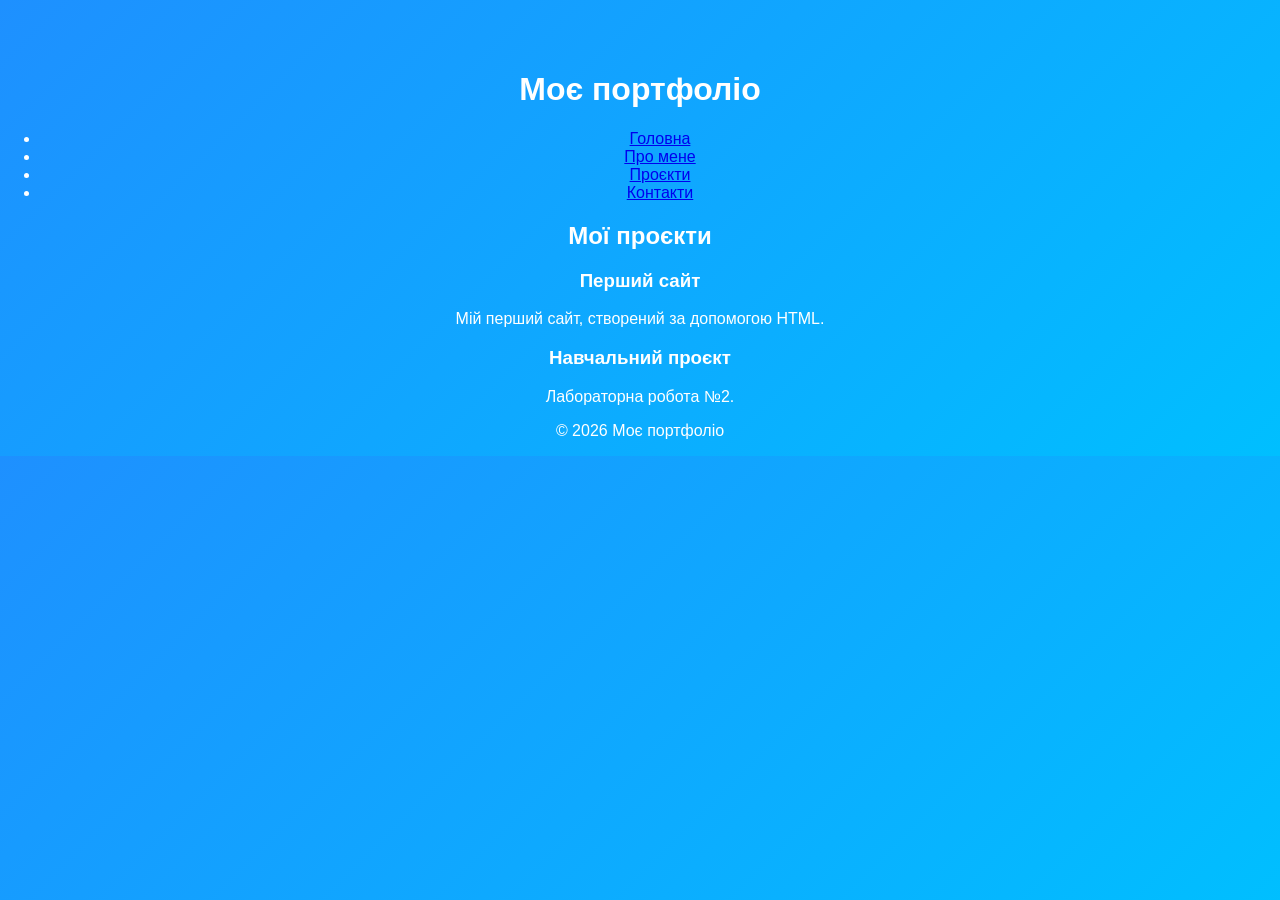
==== index.html @ a698e7a5 "Final lab portfolio version" ====
<!DOCTYPE html>
<html lang="uk">
<head>
    <meta charset="UTF-8">
    <title>Моє портфоліо</title>
    <link rel="stylesheet" href="assets/css/style.css">
</head>
<body>

<header>
    <h1>Моє портфоліо</h1>
    <nav>
        <ul>
            <li><a href="index.html">Головна</a></li>
            <li><a href="about.html">Про мене</a></li>
            <li><a href="projects.html">Проєкти</a></li>
            <li><a href="contacts.html">Контакти</a></li>
        </ul>
    </nav>
</header>

<main>
    <section>
        <h2>Мої проєкти</h2>

        <article>
            <h3>Перший сайт</h3>
            <p>Мій перший сайт, створений за допомогою HTML.</p>
        </article>

        <article>
            <h3>Навчальний проєкт</h3>
            <p>Лабораторна робота №2.</p>
        </article>
    </section>
</main>

<footer>
    <p>© 2026 Моє портфоліо</p>
</footer>

<script src="assets/js/script.js"></script>
</body>
</html>
---- assets/css/style.css ----
body {
  margin: 0;
  font-family: Arial, sans-serif;
  background: linear-gradient(135deg, #1e90ff, #00bfff);
  color: white;
  text-align: center;
  padding-top: 50px;
}
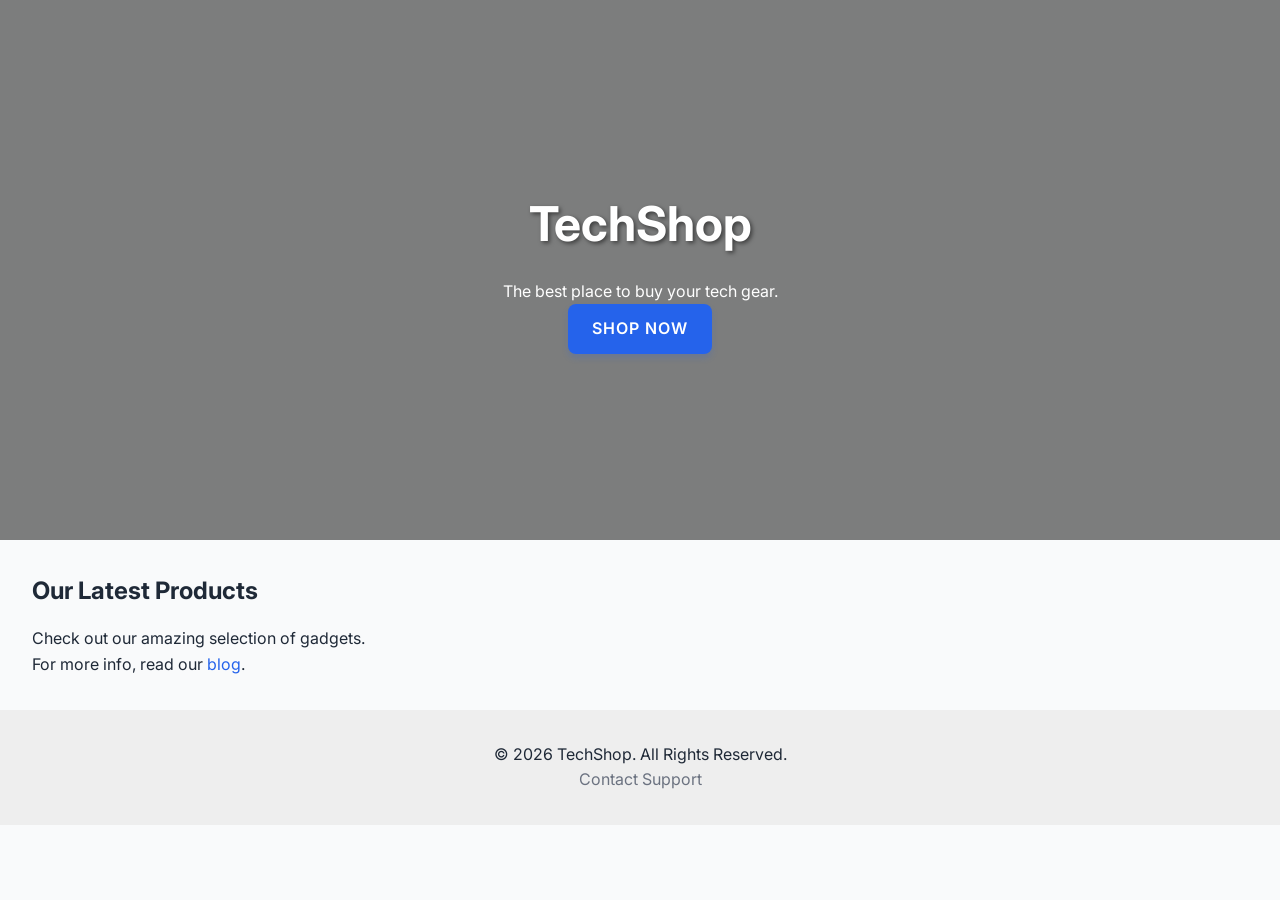
==== commit abe7d4a9: "Add typography and basic colors using CSS variables" ====
--- a/index.html
+++ b/index.html
@@ -1,44 +1,33 @@
 <!DOCTYPE html>
-<html lang="uk">
+<html lang="en">
 <head>
-    <meta charset="UTF-8">
-    <title>Моє портфоліо</title>
-    <link rel="stylesheet" href="assets/css/style.css">
+  <meta charset="UTF-8">
+  <title>TechShop - Landing Page</title>
+  
+  <!-- Google Fonts: Inter -->
+  <link rel="preconnect" href="https://fonts.googleapis.com">
+  <link rel="preconnect" href="https://fonts.gstatic.com" crossorigin>
+  <link href="https://fonts.googleapis.com/css2?family=Inter:wght@400;600;700&display=swap" rel="stylesheet">
+  
+  <link rel="stylesheet" href="assets/css/normalize.css">
+  <link rel="stylesheet" href="assets/css/style.css">
 </head>
 <body>
+  <section class="hero">
+    <h1>TechShop</h1>
+    <p>The best place to buy your tech gear.</p>
+    <a href="#" class="btn">Shop Now</a>
+  </section>
 
-<header>
-    <h1>Моє портфоліо</h1>
-    <nav>
-        <ul>
-            <li><a href="index.html">Головна</a></li>
-            <li><a href="about.html">Про мене</a></li>
-            <li><a href="projects.html">Проєкти</a></li>
-            <li><a href="contacts.html">Контакти</a></li>
-        </ul>
-    </nav>
-</header>
+  <main style="padding: 2rem;">
+    <h2>Our Latest Products</h2>
+    <p>Check out our amazing selection of gadgets.</p>
+    <p>For more info, read our <a href="#">blog</a>.</p>
+  </main>
 
-<main>
-    <section>
-        <h2>Мої проєкти</h2>
-
-        <article>
-            <h3>Перший сайт</h3>
-            <p>Мій перший сайт, створений за допомогою HTML.</p>
-        </article>
-
-        <article>
-            <h3>Навчальний проєкт</h3>
-            <p>Лабораторна робота №2.</p>
-        </article>
-    </section>
-</main>
-
-<footer>
-    <p>© 2026 Моє портфоліо</p>
-</footer>
-
-<script src="assets/js/script.js"></script>
+  <footer class="footer" style="padding: 2rem; background: #eee; text-align: center;">
+    <p>&copy; 2026 TechShop. All Rights Reserved.</p>
+    <p><a href="#">Contact Support</a></p>
+  </footer>
 </body>
 </html>
--- a/assets/css/style.css
+++ b/assets/css/style.css
@@ -1,9 +1,80 @@
+/* Скидання відступів та рамок для всіх елементів */
+* {
+  margin: 0;
+  padding: 0;
+  box-sizing: border-box; /* Розміри елемента включають внутрішні відступи та рамки */
+}
+
+/* Глобальні змінні проєкту (Палітра TechShop) */
+:root {
+  --primary-color: #2563eb; /* Ваш фірмовий синій */
+  --primary-hover: #1d4ed8; /* Колір при наведенні */
+  --accent-color: #f59e0b;  /* Акцентний помаранчевий */
+  --text-dark: #1f2937;     /* Основний текст */
+  --text-light: #6b7280;    /* Другорядний текст */
+  --bg-color: #f9fafb;      /* Фон сторінки */
+  --font-main: "Inter", sans-serif;
+}
 
 body {
-  margin: 0;
-  font-family: Arial, sans-serif;
-  background: linear-gradient(135deg, #1e90ff, #00bfff);
+  font-family: var(--font-main);
+  background-color: var(--bg-color);
+  color: var(--text-dark);
+  line-height: 1.6; /* Покращує читабельність тексту */
+  font-size: 16px;
+}
+
+h1, h2, h3 {
+  font-weight: 700;
+  margin-bottom: 1rem;
+}
+
+a {
+  text-decoration: none;
+  color: var(--primary-color);
+}
+
+a:hover {
+  color: var(--primary-hover);
+}
+
+.footer a {
+  color: var(--text-light); /* Посилання лише у футері будуть сірими */
+}
+
+.btn {
+  display: inline-block;
+  padding: 12px 24px;
+  background-color: var(--primary-color);
   color: white;
+  border-radius: 8px;
+  font-weight: 600;
+  text-transform: uppercase; /* Текст великими літерами */
+  letter-spacing: 1px;       /* Розрідження літер */
+  transition: all 0.3s ease;
+  box-shadow: 0 4px 6px rgba(37, 99, 235, 0.2); /* Ніжна синя тінь */
+}
+
+.btn:hover {
+  background-color: var(--primary-hover);
+  transform: translateY(-2px); /* Кнопка ніби піднімається */
+  box-shadow: 0 6px 12px rgba(37, 99, 235, 0.3);
+}
+
+.hero {
+  height: 60vh; /* 60% висоти екрану */
+  background-image: linear-gradient(rgba(0,0,0,0.5), rgba(0,0,0,0.5)), url('https://images.unsplash.com/photo-1498050108023-c5249f4df085?ixlib=rb-4.0.3&auto=format&fit=crop&w=1920&q=80');
+  background-size: cover;
+  background-position: center;
+  display: flex;
+  flex-direction: column;
+  justify-content: center;
+  align-items: center;
   text-align: center;
-  padding-top: 50px;
+  color: white;
 }
+
+.hero h1 {
+  font-size: 3rem;
+  text-shadow: 2px 2px 4px rgba(0,0,0,0.5);
+}
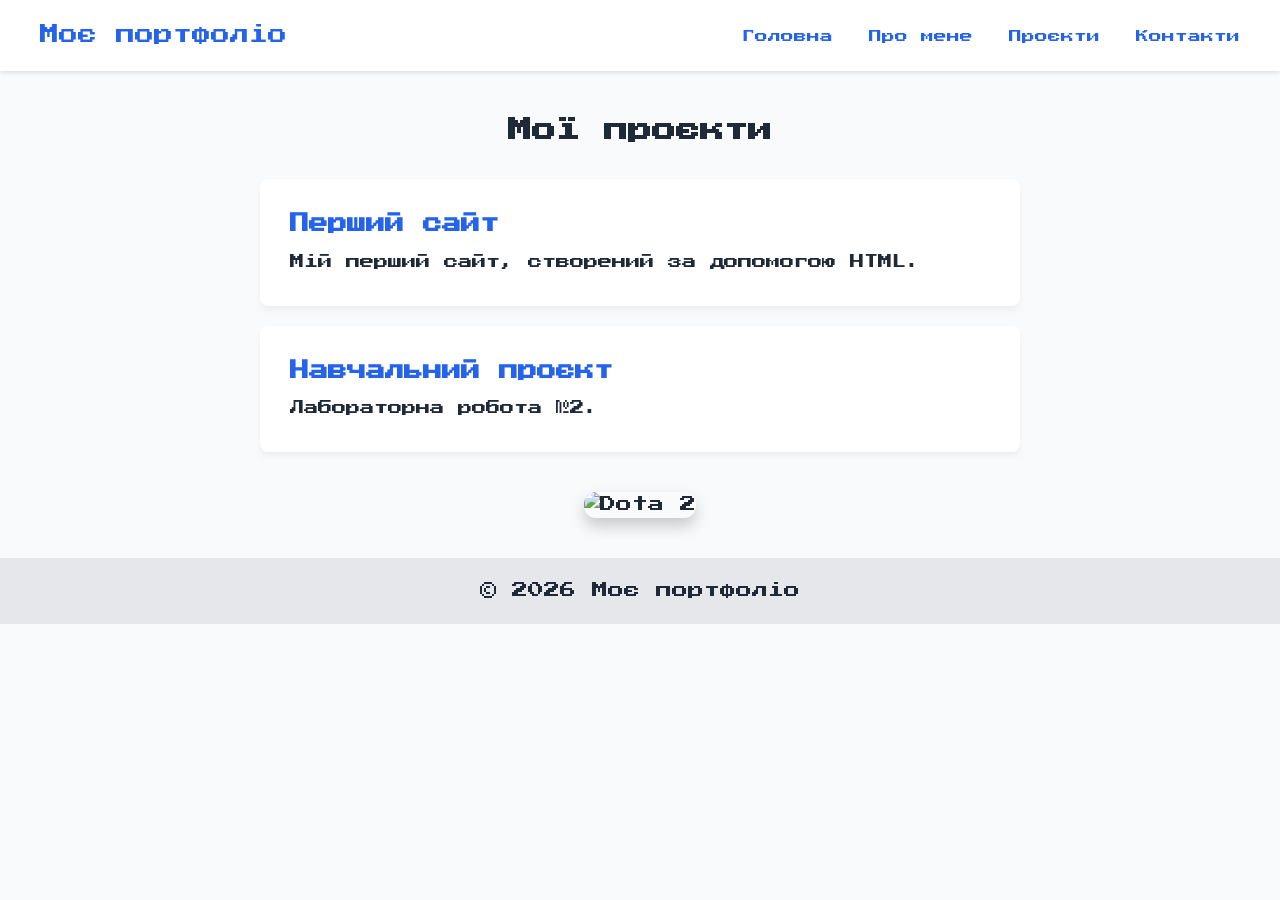
==== commit bcd0337d: "Lb3" ====
--- a/index.html
+++ b/index.html
@@ -1,33 +1,49 @@
 <!DOCTYPE html>
 <html lang="en">
+
 <head>
   <meta charset="UTF-8">
-  <title>TechShop - Landing Page</title>
-  
-  <!-- Google Fonts: Inter -->
+  <title>My Landing Page</title>
   <link rel="preconnect" href="https://fonts.googleapis.com">
   <link rel="preconnect" href="https://fonts.gstatic.com" crossorigin>
-  <link href="https://fonts.googleapis.com/css2?family=Inter:wght@400;600;700&display=swap" rel="stylesheet">
-  
-  <link rel="stylesheet" href="assets/css/normalize.css">
+  <link href="https://fonts.googleapis.com/css2?family=Press+Start+2P&display=swap" rel="stylesheet">
   <link rel="stylesheet" href="assets/css/style.css">
 </head>
+
 <body>
-  <section class="hero">
-    <h1>TechShop</h1>
-    <p>The best place to buy your tech gear.</p>
-    <a href="#" class="btn">Shop Now</a>
-  </section>
+  <header class="header">
+    <div class="logo">Моє портфоліо</div>
+    <nav class="nav">
+      <a href="#home">Головна</a>
+      <a href="#about">Про мене</a>
+      <a href="#projects">Проєкти</a>
+      <a href="#contact">Контакти</a>
+    </nav>
+  </header>
 
-  <main style="padding: 2rem;">
-    <h2>Our Latest Products</h2>
-    <p>Check out our amazing selection of gadgets.</p>
-    <p>For more info, read our <a href="#">blog</a>.</p>
+  <main class="main-content">
+    <section class="projects-section">
+      <h2>Мої проєкти</h2>
+      
+      <div class="project-card">
+        <h3>Перший сайт</h3>
+        <p>Мій перший сайт, створений за допомогою HTML.</p>
+      </div>
+
+      <div class="project-card">
+        <h3>Навчальний проєкт</h3>
+        <p>Лабораторна робота №2.</p>
+      </div>
+    </section>
+
+    <section class="image-section">
+      <img src="https://shared.fastly.steamstatic.com/store_item_assets/steam/apps/570/capsule_616x353.jpg" alt="Dota 2" class="dota-img">
+    </section>
   </main>
 
-  <footer class="footer" style="padding: 2rem; background: #eee; text-align: center;">
-    <p>&copy; 2026 TechShop. All Rights Reserved.</p>
-    <p><a href="#">Contact Support</a></p>
+  <footer class="footer">
+    <p>© 2026 Моє портфоліо</p>
   </footer>
 </body>
-</html>
+
+</html>
--- a/assets/css/style.css
+++ b/assets/css/style.css
@@ -1,30 +1,38 @@
-/* Скидання відступів та рамок для всіх елементів */
 * {
   margin: 0;
   padding: 0;
-  box-sizing: border-box; /* Розміри елемента включають внутрішні відступи та рамки */
+  box-sizing: border-box;
+
 }
 
-/* Глобальні змінні проєкту (Палітра TechShop) */
 :root {
-  --primary-color: #2563eb; /* Ваш фірмовий синій */
-  --primary-hover: #1d4ed8; /* Колір при наведенні */
-  --accent-color: #f59e0b;  /* Акцентний помаранчевий */
-  --text-dark: #1f2937;     /* Основний текст */
-  --text-light: #6b7280;    /* Другорядний текст */
-  --bg-color: #f9fafb;      /* Фон сторінки */
-  --font-main: "Inter", sans-serif;
+  --primary-color: #2563eb;
+
+  --primary-hover: #1d4ed8;
+
+  --accent-color: #f59e0b;
+
+  --text-dark: #1f2937;
+
+  --text-light: #6b7280;
+
+  --bg-color: #f9fafb;
+
+  --font-main: "Press Start 2P", system-ui;
 }
 
 body {
   font-family: var(--font-main);
   background-color: var(--bg-color);
   color: var(--text-dark);
-  line-height: 1.6; /* Покращує читабельність тексту */
+  line-height: 1.6;
+
   font-size: 16px;
 }
 
-h1, h2, h3 {
+h1,
+h2,
+h3 {
   font-weight: 700;
   margin-bottom: 1rem;
 }
@@ -39,42 +47,76 @@
 }
 
 .footer a {
-  color: var(--text-light); /* Посилання лише у футері будуть сірими */
+  color: var(--text-light);
+
 }
 
-.btn {
-  display: inline-block;
-  padding: 12px 24px;
-  background-color: var(--primary-color);
-  color: white;
-  border-radius: 8px;
-  font-weight: 600;
-  text-transform: uppercase; /* Текст великими літерами */
-  letter-spacing: 1px;       /* Розрідження літер */
-  transition: all 0.3s ease;
-  box-shadow: 0 4px 6px rgba(37, 99, 235, 0.2); /* Ніжна синя тінь */
+.footer {
+  text-align: center;
+  padding: 20px;
+  background-color: #e5e7eb;
 }
 
-.btn:hover {
-  background-color: var(--primary-hover);
-  transform: translateY(-2px); /* Кнопка ніби піднімається */
-  box-shadow: 0 6px 12px rgba(37, 99, 235, 0.3);
+.header {
+  display: flex;
+  justify-content: space-between;
+  align-items: center;
+  padding: 20px 40px;
+  background-color: white;
+  box-shadow: 0 2px 4px rgba(0, 0, 0, 0.1);
 }
 
-.hero {
-  height: 60vh; /* 60% висоти екрану */
-  background-image: linear-gradient(rgba(0,0,0,0.5), rgba(0,0,0,0.5)), url('https://images.unsplash.com/photo-1498050108023-c5249f4df085?ixlib=rb-4.0.3&auto=format&fit=crop&w=1920&q=80');
-  background-size: cover;
-  background-position: center;
-  display: flex;
-  flex-direction: column;
-  justify-content: center;
-  align-items: center;
-  text-align: center;
-  color: white;
+.logo {
+  font-size: 1.2rem;
+  color: var(--primary-color);
 }
 
-.hero h1 {
-  font-size: 3rem;
-  text-shadow: 2px 2px 4px rgba(0,0,0,0.5);
+.nav a {
+  margin-left: 20px;
+  font-size: 0.8rem;
 }
+
+.main-content {
+  padding: 40px 20px;
+  max-width: 800px;
+  margin: 0 auto;
+}
+
+.projects-section {
+  margin-bottom: 40px;
+}
+
+.projects-section h2 {
+  font-size: 1.5rem;
+  margin-bottom: 30px;
+  text-align: center;
+}
+
+.project-card {
+  background: white;
+  padding: 30px;
+  margin-bottom: 20px;
+  border-radius: 8px;
+  box-shadow: 0 4px 6px rgba(0, 0, 0, 0.05);
+}
+
+.project-card h3 {
+  color: var(--primary-color);
+  font-size: 1.2rem;
+  margin-bottom: 10px;
+}
+
+.project-card p {
+  font-size: 0.9rem;
+  line-height: 1.8;
+}
+
+.image-section {
+  text-align: center;
+}
+
+.dota-img {
+  max-width: 100%;
+  border-radius: 12px;
+  box-shadow: 0 8px 16px rgba(0, 0, 0, 0.2);
+}
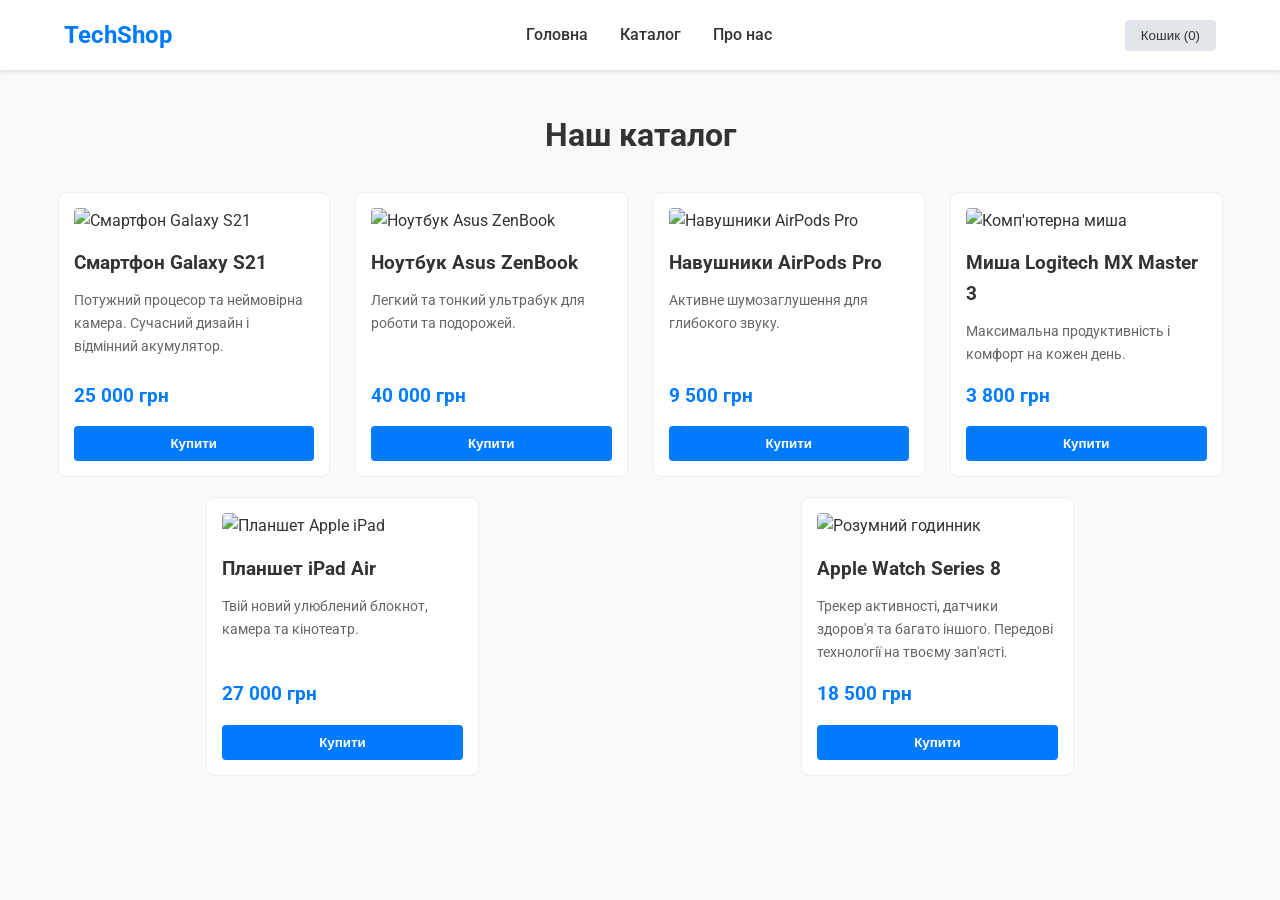
==== commit 7704df74: "Lab 4: Accomplish header and grid layout using Flexbox" ====
--- a/index.html
+++ b/index.html
@@ -1,49 +1,90 @@
 <!DOCTYPE html>
-<html lang="en">
-
+<html lang="uk">
 <head>
   <meta charset="UTF-8">
-  <title>My Landing Page</title>
+  <meta name="viewport" content="width=device-width, initial-scale=1.0">
+  <title>TechShop - Магазин техніки</title>
+  <link rel="stylesheet" href="style.css">
   <link rel="preconnect" href="https://fonts.googleapis.com">
   <link rel="preconnect" href="https://fonts.gstatic.com" crossorigin>
-  <link href="https://fonts.googleapis.com/css2?family=Press+Start+2P&display=swap" rel="stylesheet">
-  <link rel="stylesheet" href="assets/css/style.css">
+  <link href="https://fonts.googleapis.com/css2?family=Roboto:wght@400;500;700&display=swap" rel="stylesheet">
 </head>
+<body>
 
-<body>
   <header class="header">
-    <div class="logo">Моє портфоліо</div>
-    <nav class="nav">
-      <a href="#home">Головна</a>
-      <a href="#about">Про мене</a>
-      <a href="#projects">Проєкти</a>
-      <a href="#contact">Контакти</a>
+    <div class="logo">TechShop</div>
+         
+    <nav class="main-nav">
+      <ul class="nav-list">
+        <li><a href="#">Головна</a></li>
+        <li><a href="#">Каталог</a></li>
+        <li><a href="#">Про нас</a></li>
+      </ul>
     </nav>
+  
+    <div class="user-actions">
+      <button class="btn btn-cart">Кошик (0)</button>
+    </div>
   </header>
 
-  <main class="main-content">
-    <section class="projects-section">
-      <h2>Мої проєкти</h2>
-      
-      <div class="project-card">
-        <h3>Перший сайт</h3>
-        <p>Мій перший сайт, створений за допомогою HTML.</p>
+  <main>
+    <section class="catalog-section">
+      <div class="container">
+        <h2>Наш каталог</h2>
+        <div class="products-grid">
+          
+          <div class="product-card">
+            <img src="https://via.placeholder.com/250x150" alt="Смартфон Galaxy S21" class="product-img">
+            <h3 class="product-title">Смартфон Galaxy S21</h3>
+            <p class="product-desc">Потужний процесор та неймовірна камера. Сучасний дизайн і відмінний акумулятор.</p>
+            <span class="product-price">25 000 грн</span>
+            <button class="btn-buy">Купити</button>
+          </div>
+
+          <div class="product-card">
+            <img src="https://via.placeholder.com/250x150" alt="Ноутбук Asus ZenBook" class="product-img">
+            <h3 class="product-title">Ноутбук Asus ZenBook</h3>
+            <p class="product-desc">Легкий та тонкий ультрабук для роботи та подорожей.</p>
+            <span class="product-price">40 000 грн</span>
+            <button class="btn-buy">Купити</button>
+          </div>
+
+          <div class="product-card">
+            <img src="https://via.placeholder.com/250x150" alt="Навушники AirPods Pro" class="product-img">
+            <h3 class="product-title">Навушники AirPods Pro</h3>
+            <p class="product-desc">Активне шумозаглушення для глибокого звуку.</p>
+            <span class="product-price">9 500 грн</span>
+            <button class="btn-buy">Купити</button>
+          </div>
+
+          <div class="product-card">
+            <img src="https://via.placeholder.com/250x150" alt="Комп'ютерна миша" class="product-img">
+            <h3 class="product-title">Миша Logitech MX Master 3</h3>
+            <p class="product-desc">Максимальна продуктивність і комфорт на кожен день.</p>
+            <span class="product-price">3 800 грн</span>
+            <button class="btn-buy">Купити</button>
+          </div>
+
+          <div class="product-card">
+            <img src="https://via.placeholder.com/250x150" alt="Планшет Apple iPad" class="product-img">
+            <h3 class="product-title">Планшет iPad Air</h3>
+            <p class="product-desc">Твій новий улюблений блокнот, камера та кінотеатр.</p>
+            <span class="product-price">27 000 грн</span>
+            <button class="btn-buy">Купити</button>
+          </div>
+
+          <div class="product-card">
+            <img src="https://via.placeholder.com/250x150" alt="Розумний годинник" class="product-img">
+            <h3 class="product-title">Apple Watch Series 8</h3>
+            <p class="product-desc">Трекер активності, датчики здоров'я та багато іншого. Передові технології на твоєму зап'ясті.</p>
+            <span class="product-price">18 500 грн</span>
+            <button class="btn-buy">Купити</button>
+          </div>
+
+        </div>
       </div>
-
-      <div class="project-card">
-        <h3>Навчальний проєкт</h3>
-        <p>Лабораторна робота №2.</p>
-      </div>
-    </section>
-
-    <section class="image-section">
-      <img src="https://shared.fastly.steamstatic.com/store_item_assets/steam/apps/570/capsule_616x353.jpg" alt="Dota 2" class="dota-img">
     </section>
   </main>
 
-  <footer class="footer">
-    <p>© 2026 Моє портфоліо</p>
-  </footer>
 </body>
-
-</html>+</html>
--- a/style.css
+++ b/style.css
@@ -0,0 +1,164 @@
+:root {
+  --bg-color: #ffffff;
+  --text-color: #333333;
+  --primary-color: #007bff;
+  --primary-hover: #0056b3;
+}
+
+* {
+  box-sizing: border-box;
+  margin: 0;
+  padding: 0;
+}
+
+body {
+  font-family: 'Roboto', sans-serif;
+  background-color: #f8f9fa;
+  color: var(--text-color);
+  line-height: 1.6;
+}
+
+a {
+  text-decoration: none;
+  color: inherit;
+}
+
+.container {
+  max-width: 1200px;
+  margin: 0 auto;
+  padding: 0 15px;
+}
+
+/* Header Styles */
+.header {
+  display: flex;
+  justify-content: space-between;
+  align-items: center;
+  padding: 1rem 5%;
+  background-color: var(--bg-color);
+  box-shadow: 0 2px 4px rgba(0,0,0,0.1);
+}
+
+.logo {
+  font-size: 1.5rem;
+  font-weight: 700;
+  color: var(--primary-color);
+}
+
+.main-nav {
+  display: flex;
+}
+
+.main-nav ul {
+  display: flex;
+  gap: 2rem;
+  list-style: none;
+}
+
+.main-nav a {
+  font-weight: 500;
+  transition: color 0.3s;
+}
+
+.main-nav a:hover {
+  color: var(--primary-color);
+}
+
+.btn {
+  padding: 0.5rem 1rem;
+  border: none;
+  border-radius: 4px;
+  cursor: pointer;
+  font-weight: 500;
+  transition: background-color 0.3s;
+}
+
+.btn-cart {
+  background-color: #e2e6ea;
+  color: var(--text-color);
+}
+
+.btn-cart:hover {
+  background-color: #dae0e5;
+}
+
+/* Catalog Section */
+.catalog-section {
+  padding: 40px 0;
+}
+
+.catalog-section h2 {
+  text-align: center;
+  margin-bottom: 30px;
+  font-size: 2rem;
+}
+
+/* Products Grid Validation using Flexbox */
+.products-grid {
+  display: flex;
+  flex-wrap: wrap; 
+  gap: 20px;
+  justify-content: space-around;
+}
+
+/* Product Card */
+.product-card {
+  display: flex;
+  flex-direction: column;
+  width: calc(25% - 20px);
+  min-width: 250px;
+  border: 1px solid #eee;
+  padding: 15px;
+  border-radius: 8px;
+  background-color: #fff;
+  transition: transform 0.2s, box-shadow 0.2s;
+}
+
+.product-card:hover {
+  transform: translateY(-5px);
+  box-shadow: 0 4px 8px rgba(0,0,0,0.1);
+}
+
+.product-img {
+  width: 100%;
+  height: auto;
+  border-radius: 4px;
+  margin-bottom: 15px;
+  object-fit: cover;
+}
+
+.product-title {
+  font-size: 1.2rem;
+  margin-bottom: 10px;
+}
+
+.product-desc {
+  font-size: 0.9rem;
+  color: #666;
+  margin-bottom: 15px;
+  flex-grow: 1; /* Allows the description to take available height if needed, but margin-top: auto on button is what really matters */
+}
+
+.product-price {
+  font-size: 1.2rem;
+  font-weight: 700;
+  margin-bottom: 15px;
+  color: var(--primary-color);
+}
+
+.product-card button {
+  margin-top: auto;
+  padding: 10px;
+  background-color: var(--primary-color);
+  color: white;
+  border: none;
+  border-radius: 4px;
+  cursor: pointer;
+  font-weight: bold;
+  transition: background-color 0.3s;
+  width: 100%;
+}
+
+.product-card button:hover {
+  background-color: var(--primary-hover);
+}
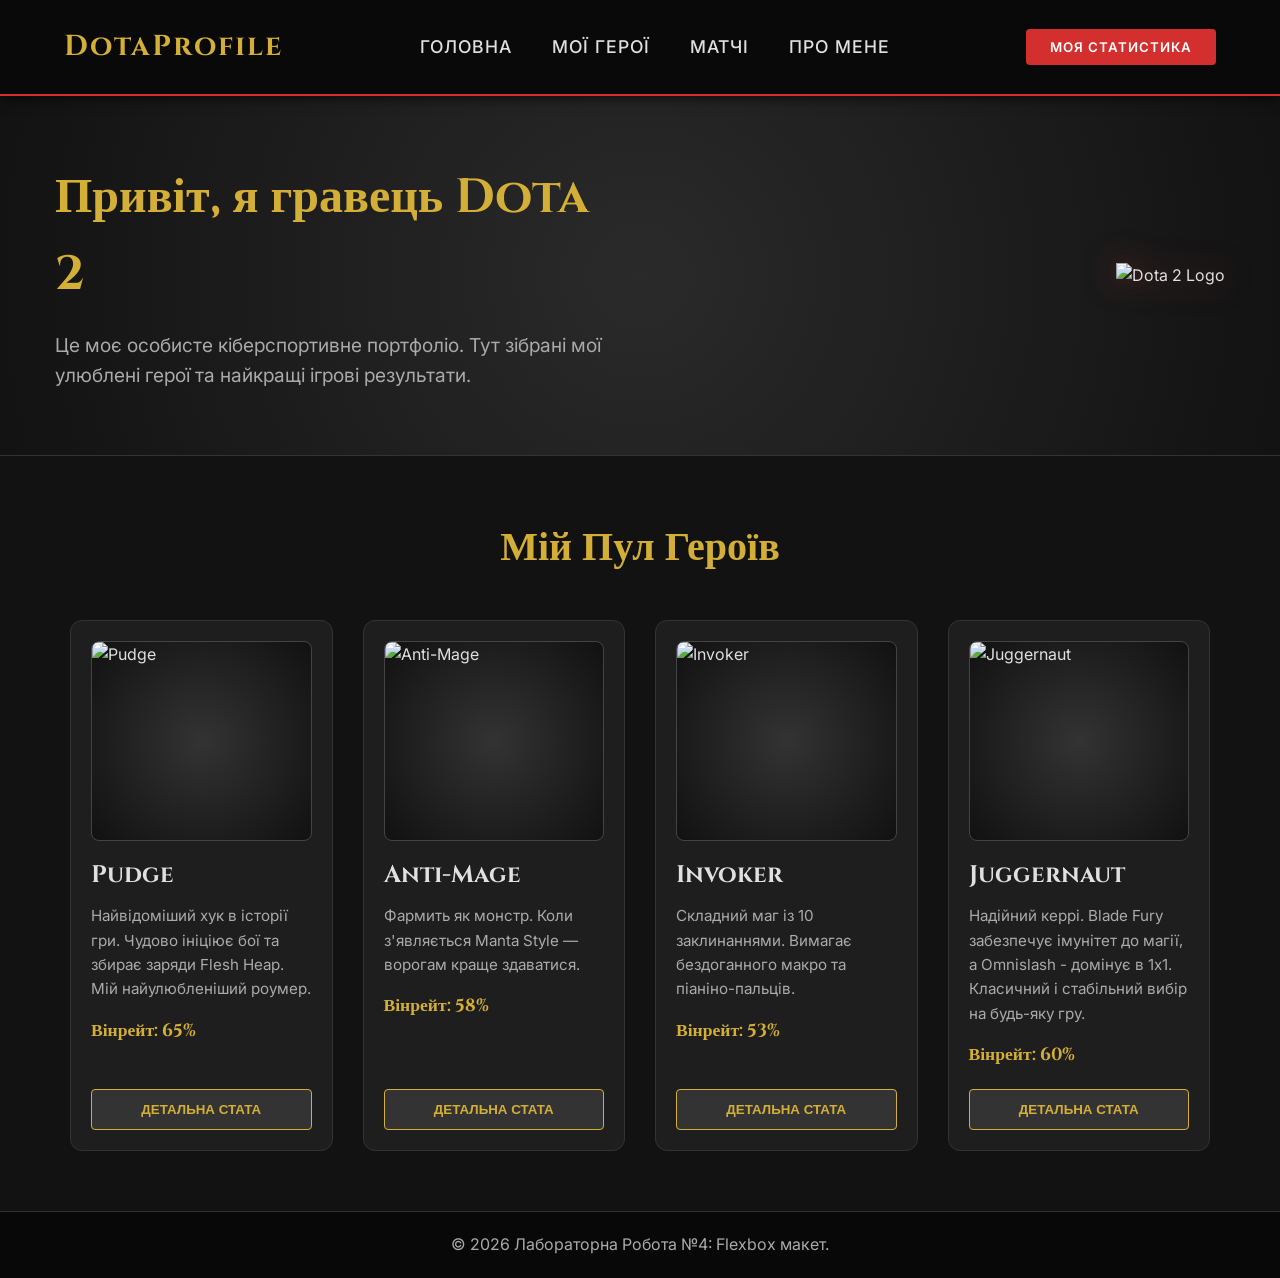
==== commit ddd9a083: "LB 4" ====
--- a/index.html
+++ b/index.html
@@ -1,84 +1,95 @@
 <!DOCTYPE html>
 <html lang="uk">
+
 <head>
   <meta charset="UTF-8">
   <meta name="viewport" content="width=device-width, initial-scale=1.0">
-  <title>TechShop - Магазин техніки</title>
+  <title>Dota 2 Портфоліо</title>
   <link rel="stylesheet" href="style.css">
   <link rel="preconnect" href="https://fonts.googleapis.com">
   <link rel="preconnect" href="https://fonts.gstatic.com" crossorigin>
-  <link href="https://fonts.googleapis.com/css2?family=Roboto:wght@400;500;700&display=swap" rel="stylesheet">
+  <link href="https://fonts.googleapis.com/css2?family=Cinzel:wght@500;700&family=Inter:wght@400;500;600&display=swap"
+    rel="stylesheet">
 </head>
+
 <body>
 
+
   <header class="header">
-    <div class="logo">TechShop</div>
-         
+    <div class="logo">DotaProfile</div>
+
     <nav class="main-nav">
       <ul class="nav-list">
         <li><a href="#">Головна</a></li>
-        <li><a href="#">Каталог</a></li>
-        <li><a href="#">Про нас</a></li>
+        <li><a href="#">Мої Герої</a></li>
+        <li><a href="#">Матчі</a></li>
+        <li><a href="#">Про мене</a></li>
       </ul>
     </nav>
-  
+
     <div class="user-actions">
-      <button class="btn btn-cart">Кошик (0)</button>
+      <button class="btn btn-primary">Моя статистика</button>
     </div>
   </header>
 
   <main>
+
+    <section class="hero-section">
+      <div class="container hero-container">
+        <div class="hero-text">
+          <h1>Привіт, я гравець Dota 2</h1>
+          <p>Це моє особисте кіберспортивне портфоліо. Тут зібрані мої улюблені герої та найкращі ігрові результати.</p>
+        </div>
+        <div class="hero-image">
+          <img src="https://cdn.cloudflare.steamstatic.com/steam/apps/570/header.jpg" alt="Dota 2 Logo">
+        </div>
+      </div>
+    </section>
+
+
     <section class="catalog-section">
       <div class="container">
-        <h2>Наш каталог</h2>
+        <h2 class="section-title">Мій Пул Героїв</h2>
+
         <div class="products-grid">
-          
+
+
           <div class="product-card">
-            <img src="https://via.placeholder.com/250x150" alt="Смартфон Galaxy S21" class="product-img">
-            <h3 class="product-title">Смартфон Galaxy S21</h3>
-            <p class="product-desc">Потужний процесор та неймовірна камера. Сучасний дизайн і відмінний акумулятор.</p>
-            <span class="product-price">25 000 грн</span>
-            <button class="btn-buy">Купити</button>
+            <img src="https://cdn.cloudflare.steamstatic.com/apps/dota2/images/dota_react/heroes/pudge.png" alt="Pudge"
+              class="product-img">
+            <h3 class="product-title">Pudge</h3>
+            <p class="product-desc">Найвідоміший хук в історії гри. Чудово ініціює бої та збирає заряди Flesh Heap. Мій
+              найулюбленіший роумер.</p>
+            <span class="product-stat">Вінрейт: 65%</span>
+            <button class="btn-buy">Детальна стата</button>
           </div>
 
           <div class="product-card">
-            <img src="https://via.placeholder.com/250x150" alt="Ноутбук Asus ZenBook" class="product-img">
-            <h3 class="product-title">Ноутбук Asus ZenBook</h3>
-            <p class="product-desc">Легкий та тонкий ультрабук для роботи та подорожей.</p>
-            <span class="product-price">40 000 грн</span>
-            <button class="btn-buy">Купити</button>
+            <img src="https://cdn.cloudflare.steamstatic.com/apps/dota2/images/dota_react/heroes/antimage.png"
+              alt="Anti-Mage" class="product-img">
+            <h3 class="product-title">Anti-Mage</h3>
+            <p class="product-desc">Фармить як монстр. Коли з'являється Manta Style — ворогам краще здаватися.</p>
+            <span class="product-stat">Вінрейт: 58%</span>
+            <button class="btn-buy">Детальна стата</button>
           </div>
 
           <div class="product-card">
-            <img src="https://via.placeholder.com/250x150" alt="Навушники AirPods Pro" class="product-img">
-            <h3 class="product-title">Навушники AirPods Pro</h3>
-            <p class="product-desc">Активне шумозаглушення для глибокого звуку.</p>
-            <span class="product-price">9 500 грн</span>
-            <button class="btn-buy">Купити</button>
+            <img src="https://cdn.cloudflare.steamstatic.com/apps/dota2/images/dota_react/heroes/invoker.png"
+              alt="Invoker" class="product-img">
+            <h3 class="product-title">Invoker</h3>
+            <p class="product-desc">Складний маг із 10 заклинаннями. Вимагає бездоганного макро та піаніно-пальців.</p>
+            <span class="product-stat">Вінрейт: 53%</span>
+            <button class="btn-buy">Детальна стата</button>
           </div>
 
           <div class="product-card">
-            <img src="https://via.placeholder.com/250x150" alt="Комп'ютерна миша" class="product-img">
-            <h3 class="product-title">Миша Logitech MX Master 3</h3>
-            <p class="product-desc">Максимальна продуктивність і комфорт на кожен день.</p>
-            <span class="product-price">3 800 грн</span>
-            <button class="btn-buy">Купити</button>
-          </div>
-
-          <div class="product-card">
-            <img src="https://via.placeholder.com/250x150" alt="Планшет Apple iPad" class="product-img">
-            <h3 class="product-title">Планшет iPad Air</h3>
-            <p class="product-desc">Твій новий улюблений блокнот, камера та кінотеатр.</p>
-            <span class="product-price">27 000 грн</span>
-            <button class="btn-buy">Купити</button>
-          </div>
-
-          <div class="product-card">
-            <img src="https://via.placeholder.com/250x150" alt="Розумний годинник" class="product-img">
-            <h3 class="product-title">Apple Watch Series 8</h3>
-            <p class="product-desc">Трекер активності, датчики здоров'я та багато іншого. Передові технології на твоєму зап'ясті.</p>
-            <span class="product-price">18 500 грн</span>
-            <button class="btn-buy">Купити</button>
+            <img src="https://cdn.cloudflare.steamstatic.com/apps/dota2/images/dota_react/heroes/juggernaut.png"
+              alt="Juggernaut" class="product-img">
+            <h3 class="product-title">Juggernaut</h3>
+            <p class="product-desc">Надійний керрі. Blade Fury забезпечує імунітет до магії, а Omnislash - домінує в
+              1х1. Класичний і стабільний вибір на будь-яку гру.</p>
+            <span class="product-stat">Вінрейт: 60%</span>
+            <button class="btn-buy">Детальна стата</button>
           </div>
 
         </div>
@@ -86,5 +97,12 @@
     </section>
   </main>
 
+  <footer class="footer">
+    <div class="container text-center">
+      <p>© 2026 Лабораторна Робота №4: Flexbox макет.</p>
+    </div>
+  </footer>
+
 </body>
-</html>
+
+</html>
--- a/style.css
+++ b/style.css
@@ -1,8 +1,13 @@
 :root {
-  --bg-color: #ffffff;
-  --text-color: #333333;
-  --primary-color: #007bff;
-  --primary-hover: #0056b3;
+  --bg-dark: #121212;
+  --bg-card: #1e1e1e;
+  --text-primary: #e0e0e0;
+  --text-secondary: #aaaaaa;
+  --accent-color: #d32f2f;
+
+  --accent-hover: #b71c1c;
+  --gold: #d4af37;
+  
 }
 
 * {
@@ -12,10 +17,19 @@
 }
 
 body {
-  font-family: 'Roboto', sans-serif;
-  background-color: #f8f9fa;
-  color: var(--text-color);
+  font-family: 'Inter', sans-serif;
+  background-color: var(--bg-dark);
+  color: var(--text-primary);
   line-height: 1.6;
+}
+
+h1,
+h2,
+h3,
+.logo {
+  font-family: 'Cinzel', serif;
+ 
+  color: var(--text-primary);
 }
 
 a {
@@ -29,136 +43,232 @@
   padding: 0 15px;
 }
 
-/* Header Styles */
+
 .header {
   display: flex;
   justify-content: space-between;
+
   align-items: center;
-  padding: 1rem 5%;
-  background-color: var(--bg-color);
-  box-shadow: 0 2px 4px rgba(0,0,0,0.1);
+
+  padding: 1.5rem 5%;
+  background-color: rgba(10, 10, 10, 0.95);
+  border-bottom: 2px solid var(--accent-color);
+  box-shadow: 0 4px 10px rgba(0, 0, 0, 0.5);
+  position: sticky;
+  top: 0;
+  z-index: 100;
 }
 
 .logo {
-  font-size: 1.5rem;
+  font-size: 1.8rem;
   font-weight: 700;
-  color: var(--primary-color);
-}
-
-.main-nav {
-  display: flex;
-}
+  color: var(--gold);
+  letter-spacing: 2px;
+}
+
 
 .main-nav ul {
   display: flex;
-  gap: 2rem;
+  gap: 2.5rem;
+
   list-style: none;
 }
 
 .main-nav a {
   font-weight: 500;
+  font-size: 1.1rem;
+  text-transform: uppercase;
+  letter-spacing: 1px;
   transition: color 0.3s;
 }
 
 .main-nav a:hover {
-  color: var(--primary-color);
-}
+  color: var(--accent-color);
+}
+
 
 .btn {
-  padding: 0.5rem 1rem;
+  padding: 0.6rem 1.5rem;
   border: none;
   border-radius: 4px;
   cursor: pointer;
-  font-weight: 500;
-  transition: background-color 0.3s;
-}
-
-.btn-cart {
-  background-color: #e2e6ea;
-  color: var(--text-color);
-}
-
-.btn-cart:hover {
-  background-color: #dae0e5;
-}
-
-/* Catalog Section */
+  font-weight: 600;
+  font-family: 'Inter', sans-serif;
+  transition: all 0.3s;
+  text-transform: uppercase;
+  letter-spacing: 1px;
+}
+
+.btn-primary {
+  background-color: var(--accent-color);
+  color: white;
+}
+
+.btn-primary:hover {
+  background-color: var(--accent-hover);
+  box-shadow: 0 0 10px var(--accent-color);
+}
+
+
+.hero-section {
+  padding: 4rem 0;
+  background: radial-gradient(circle at center, #2a2a2a 0%, #121212 100%);
+  border-bottom: 1px solid #333;
+}
+
+.hero-container {
+  display: flex;
+  align-items: center;
+  justify-content: space-between;
+  gap: 2rem;
+}
+
+.hero-text {
+  flex: 1;
+}
+
+.hero-text h1 {
+  font-size: 3rem;
+  color: var(--gold);
+  margin-bottom: 1rem;
+}
+
+.hero-text p {
+  font-size: 1.2rem;
+  color: var(--text-secondary);
+}
+
+.hero-image {
+  flex: 1;
+  text-align: right;
+}
+
+.hero-image img {
+  max-width: 300px;
+  filter: drop-shadow(0 0 15px rgba(211, 47, 47, 0.5));
+}
+
+
 .catalog-section {
-  padding: 40px 0;
-}
-
-.catalog-section h2 {
+  padding: 60px 0;
+}
+
+.section-title {
   text-align: center;
-  margin-bottom: 30px;
-  font-size: 2rem;
-}
-
-/* Products Grid Validation using Flexbox */
+  margin-bottom: 40px;
+  font-size: 2.5rem;
+  color: var(--gold);
+}
+
+
 .products-grid {
   display: flex;
-  flex-wrap: wrap; 
-  gap: 20px;
-  justify-content: space-around;
-}
-
-/* Product Card */
+  flex-wrap: wrap;
+ 
+  gap: 30px;
+  justify-content: center;
+
+}
+
+
 .product-card {
   display: flex;
   flex-direction: column;
-  width: calc(25% - 20px);
+  
+  width: calc(25% - 30px);
+  
   min-width: 250px;
-  border: 1px solid #eee;
-  padding: 15px;
-  border-radius: 8px;
-  background-color: #fff;
-  transition: transform 0.2s, box-shadow 0.2s;
+  max-width: 300px;
+  
+  background-color: var(--bg-card);
+  border: 1px solid #333;
+  padding: 20px;
+  border-radius: 12px;
+  transition: transform 0.3s, box-shadow 0.3s, border-color 0.3s;
 }
 
 .product-card:hover {
-  transform: translateY(-5px);
-  box-shadow: 0 4px 8px rgba(0,0,0,0.1);
+  transform: translateY(-10px);
+  box-shadow: 0 10px 20px rgba(0, 0, 0, 0.5);
+  border-color: var(--gold);
 }
 
 .product-img {
   width: 100%;
-  height: auto;
-  border-radius: 4px;
+  height: 200px;
+  object-fit: cover;
+  border-radius: 8px;
   margin-bottom: 15px;
-  object-fit: cover;
+  border: 1px solid #444;
+  background: radial-gradient(circle, #333, #111);
 }
 
 .product-title {
-  font-size: 1.2rem;
+  font-size: 1.5rem;
   margin-bottom: 10px;
+  color: var(--text-primary);
 }
 
 .product-desc {
-  font-size: 0.9rem;
-  color: #666;
+  font-size: 0.95rem;
+  color: var(--text-secondary);
   margin-bottom: 15px;
-  flex-grow: 1; /* Allows the description to take available height if needed, but margin-top: auto on button is what really matters */
-}
-
-.product-price {
-  font-size: 1.2rem;
+}
+
+.product-stat {
+  font-size: 1.1rem;
   font-weight: 700;
-  margin-bottom: 15px;
-  color: var(--primary-color);
-}
-
-.product-card button {
+  margin-bottom: 20px;
+  color: var(--gold);
+  font-family: 'Cinzel', serif;
+}
+
+
+.product-card .btn-buy {
   margin-top: auto;
-  padding: 10px;
-  background-color: var(--primary-color);
-  color: white;
-  border: none;
+
+  padding: 12px;
+  background-color: #333;
+  color: var(--gold);
+  border: 1px solid var(--gold);
   border-radius: 4px;
   cursor: pointer;
   font-weight: bold;
-  transition: background-color 0.3s;
+  text-transform: uppercase;
+  transition: all 0.3s;
   width: 100%;
 }
 
-.product-card button:hover {
-  background-color: var(--primary-hover);
-}
+.product-card .btn-buy:hover {
+  background-color: var(--gold);
+  color: var(--bg-dark);
+}
+
+
+.footer {
+  background-color: #080808;
+  padding: 20px;
+  border-top: 1px solid #333;
+}
+
+.text-center {
+  text-align: center;
+  color: var(--text-secondary);
+}
+
+
+@media (max-width: 768px) {
+  .hero-container {
+    flex-direction: column-reverse;
+    text-align: center;
+  }
+
+  .hero-image {
+    text-align: center;
+  }
+
+  .main-nav ul {
+    gap: 1rem;
+    font-size: 0.9rem;
+  }
+}
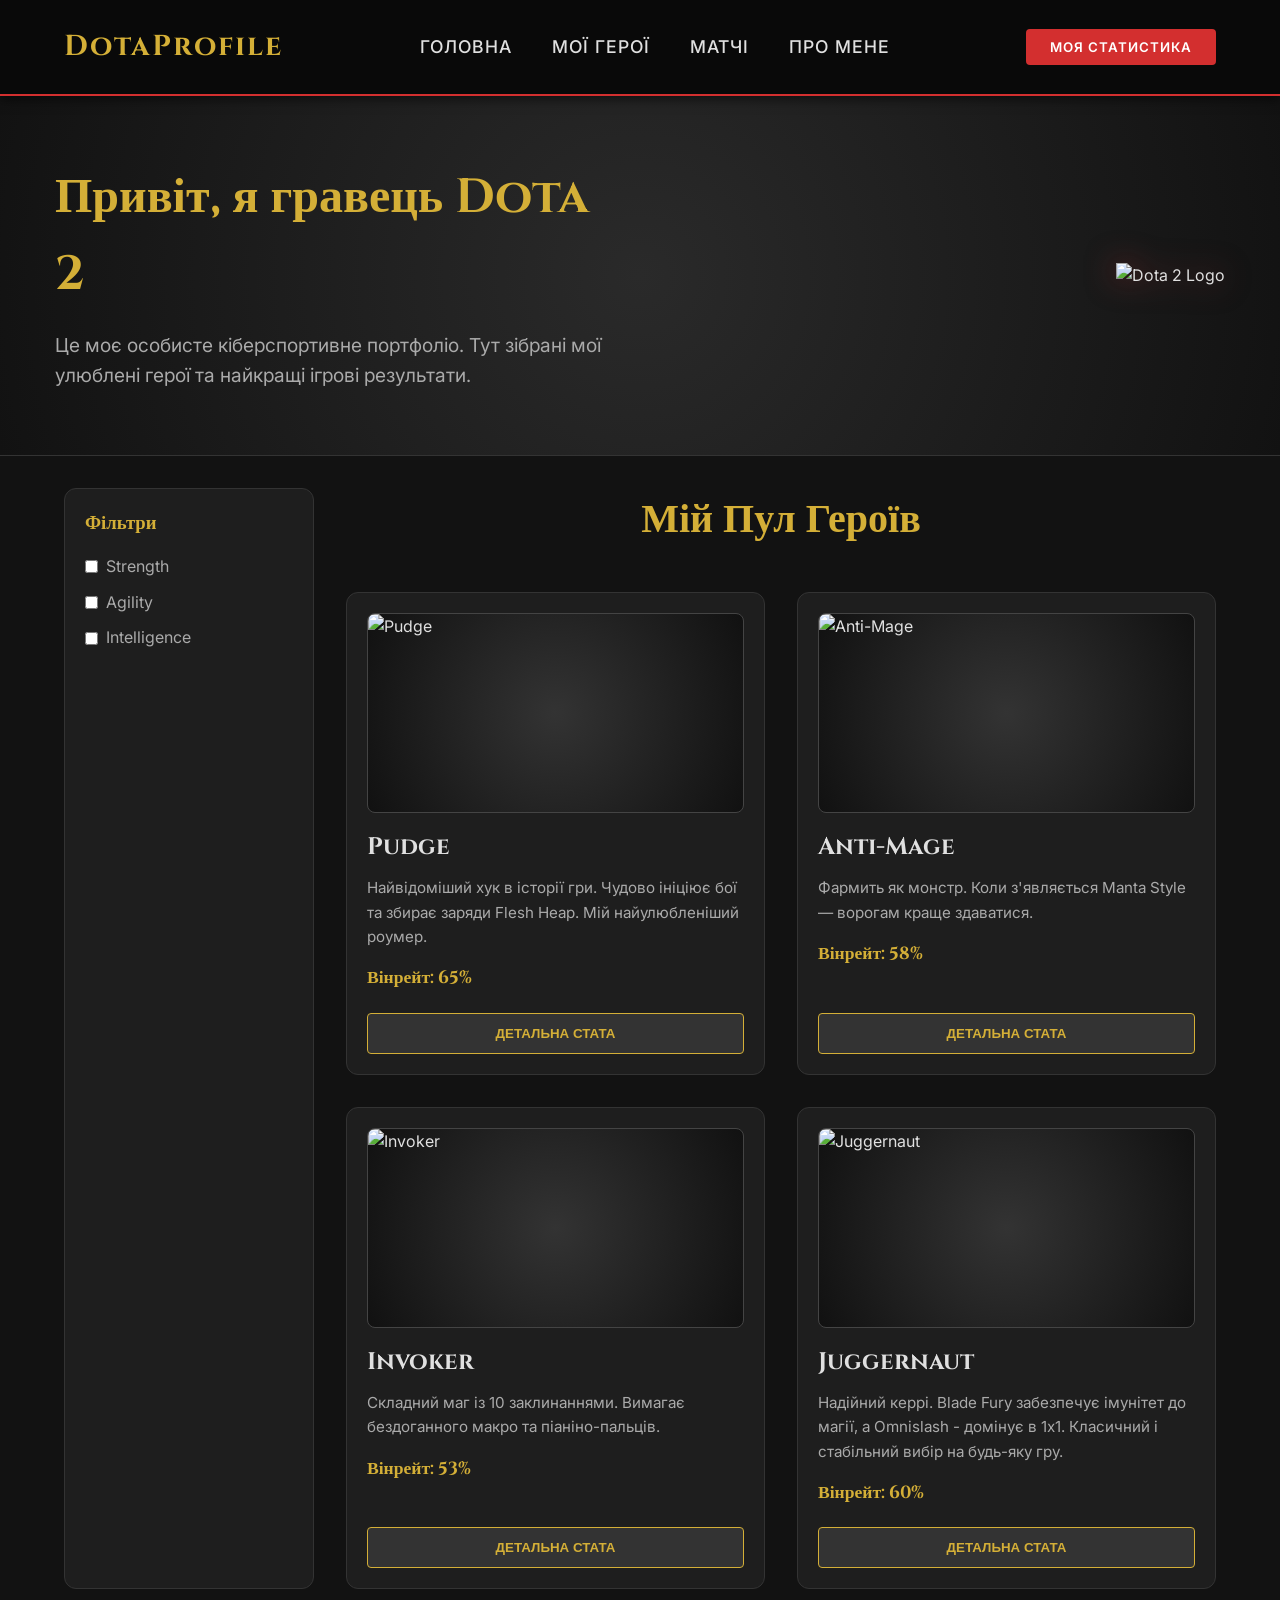
==== commit 37f99fce: "Lab 5: Add CSS Grid Layout and Mobile Responsiveness" ====
--- a/index.html
+++ b/index.html
@@ -1,6 +1,5 @@
 <!DOCTYPE html>
 <html lang="uk">
-
 <head>
   <meta charset="UTF-8">
   <meta name="viewport" content="width=device-width, initial-scale=1.0">
@@ -8,16 +7,13 @@
   <link rel="stylesheet" href="style.css">
   <link rel="preconnect" href="https://fonts.googleapis.com">
   <link rel="preconnect" href="https://fonts.gstatic.com" crossorigin>
-  <link href="https://fonts.googleapis.com/css2?family=Cinzel:wght@500;700&family=Inter:wght@400;500;600&display=swap"
-    rel="stylesheet">
+  <link href="https://fonts.googleapis.com/css2?family=Cinzel:wght@500;700&family=Inter:wght@400;500;600&display=swap" rel="stylesheet">
 </head>
-
 <body>
-
 
   <header class="header">
     <div class="logo">DotaProfile</div>
-
+         
     <nav class="main-nav">
       <ul class="nav-list">
         <li><a href="#">Головна</a></li>
@@ -26,47 +22,49 @@
         <li><a href="#">Про мене</a></li>
       </ul>
     </nav>
-
+  
     <div class="user-actions">
       <button class="btn btn-primary">Моя статистика</button>
     </div>
   </header>
 
-  <main>
+  <section class="hero-section">
+    <div class="container hero-container">
+      <div class="hero-text">
+        <h1>Привіт, я гравець Dota 2</h1>
+        <p>Це моє особисте кіберспортивне портфоліо. Тут зібрані мої улюблені герої та найкращі ігрові результати.</p>
+      </div>
+      <div class="hero-image">
+        <img src="https://cdn.cloudflare.steamstatic.com/steam/apps/570/header.jpg" alt="Dota 2 Logo">
+      </div>
+    </div>
+  </section>
 
-    <section class="hero-section">
-      <div class="container hero-container">
-        <div class="hero-text">
-          <h1>Привіт, я гравець Dota 2</h1>
-          <p>Це моє особисте кіберспортивне портфоліо. Тут зібрані мої улюблені герої та найкращі ігрові результати.</p>
-        </div>
-        <div class="hero-image">
-          <img src="https://cdn.cloudflare.steamstatic.com/steam/apps/570/header.jpg" alt="Dota 2 Logo">
-        </div>
-      </div>
-    </section>
+  <main class="page-layout">
+    <aside class="sidebar">
+      <h3>Фільтри</h3>
+      <ul>
+        <li><input type="checkbox" /> Strength</li>
+        <li><input type="checkbox" /> Agility</li>
+        <li><input type="checkbox" /> Intelligence</li>
+      </ul>
+    </aside>
 
-
-    <section class="catalog-section">
-      <div class="container">
-        <h2 class="section-title">Мій Пул Героїв</h2>
-
-        <div class="products-grid">
-
-
+    <section class="products-content">
+      <h2 class="section-title">Мій Пул Героїв</h2>
+      
+      <div class="products-grid">
+          
           <div class="product-card">
-            <img src="https://cdn.cloudflare.steamstatic.com/apps/dota2/images/dota_react/heroes/pudge.png" alt="Pudge"
-              class="product-img">
+            <img src="https://cdn.cloudflare.steamstatic.com/apps/dota2/images/dota_react/heroes/pudge.png" alt="Pudge" class="product-img">
             <h3 class="product-title">Pudge</h3>
-            <p class="product-desc">Найвідоміший хук в історії гри. Чудово ініціює бої та збирає заряди Flesh Heap. Мій
-              найулюбленіший роумер.</p>
+            <p class="product-desc">Найвідоміший хук в історії гри. Чудово ініціює бої та збирає заряди Flesh Heap. Мій найулюбленіший роумер.</p>
             <span class="product-stat">Вінрейт: 65%</span>
             <button class="btn-buy">Детальна стата</button>
           </div>
 
           <div class="product-card">
-            <img src="https://cdn.cloudflare.steamstatic.com/apps/dota2/images/dota_react/heroes/antimage.png"
-              alt="Anti-Mage" class="product-img">
+            <img src="https://cdn.cloudflare.steamstatic.com/apps/dota2/images/dota_react/heroes/antimage.png" alt="Anti-Mage" class="product-img">
             <h3 class="product-title">Anti-Mage</h3>
             <p class="product-desc">Фармить як монстр. Коли з'являється Manta Style — ворогам краще здаватися.</p>
             <span class="product-stat">Вінрейт: 58%</span>
@@ -74,8 +72,7 @@
           </div>
 
           <div class="product-card">
-            <img src="https://cdn.cloudflare.steamstatic.com/apps/dota2/images/dota_react/heroes/invoker.png"
-              alt="Invoker" class="product-img">
+            <img src="https://cdn.cloudflare.steamstatic.com/apps/dota2/images/dota_react/heroes/invoker.png" alt="Invoker" class="product-img">
             <h3 class="product-title">Invoker</h3>
             <p class="product-desc">Складний маг із 10 заклинаннями. Вимагає бездоганного макро та піаніно-пальців.</p>
             <span class="product-stat">Вінрейт: 53%</span>
@@ -83,26 +80,21 @@
           </div>
 
           <div class="product-card">
-            <img src="https://cdn.cloudflare.steamstatic.com/apps/dota2/images/dota_react/heroes/juggernaut.png"
-              alt="Juggernaut" class="product-img">
+            <img src="https://cdn.cloudflare.steamstatic.com/apps/dota2/images/dota_react/heroes/juggernaut.png" alt="Juggernaut" class="product-img">
             <h3 class="product-title">Juggernaut</h3>
-            <p class="product-desc">Надійний керрі. Blade Fury забезпечує імунітет до магії, а Omnislash - домінує в
-              1х1. Класичний і стабільний вибір на будь-яку гру.</p>
+            <p class="product-desc">Надійний керрі. Blade Fury забезпечує імунітет до магії, а Omnislash - домінує в 1х1. Класичний і стабільний вибір на будь-яку гру.</p>
             <span class="product-stat">Вінрейт: 60%</span>
             <button class="btn-buy">Детальна стата</button>
           </div>
 
         </div>
-      </div>
     </section>
   </main>
 
   <footer class="footer">
     <div class="container text-center">
-      <p>© 2026 Лабораторна Робота №4: Flexbox макет.</p>
     </div>
   </footer>
 
 </body>
-
-</html>+</html>
--- a/style.css
+++ b/style.css
@@ -4,10 +4,8 @@
   --text-primary: #e0e0e0;
   --text-secondary: #aaaaaa;
   --accent-color: #d32f2f;
-
   --accent-hover: #b71c1c;
   --gold: #d4af37;
-  
 }
 
 * {
@@ -28,7 +26,6 @@
 h3,
 .logo {
   font-family: 'Cinzel', serif;
- 
   color: var(--text-primary);
 }
 
@@ -43,13 +40,10 @@
   padding: 0 15px;
 }
 
-
 .header {
   display: flex;
   justify-content: space-between;
-
   align-items: center;
-
   padding: 1.5rem 5%;
   background-color: rgba(10, 10, 10, 0.95);
   border-bottom: 2px solid var(--accent-color);
@@ -66,11 +60,9 @@
   letter-spacing: 2px;
 }
 
-
 .main-nav ul {
   display: flex;
   gap: 2.5rem;
-
   list-style: none;
 }
 
@@ -85,7 +77,6 @@
 .main-nav a:hover {
   color: var(--accent-color);
 }
-
 
 .btn {
   padding: 0.6rem 1.5rem;
@@ -109,7 +100,6 @@
   box-shadow: 0 0 10px var(--accent-color);
 }
 
-
 .hero-section {
   padding: 4rem 0;
   background: radial-gradient(circle at center, #2a2a2a 0%, #121212 100%);
@@ -148,9 +138,35 @@
   filter: drop-shadow(0 0 15px rgba(211, 47, 47, 0.5));
 }
 
-
-.catalog-section {
-  padding: 60px 0;
+.page-layout {
+  display: grid;
+  grid-template-columns: 250px 1fr;
+  gap: 2rem;
+  padding: 2rem 5%;
+}
+
+.sidebar {
+  background-color: var(--bg-card);
+  padding: 20px;
+  border-radius: 12px;
+  border: 1px solid #333;
+}
+
+.sidebar h3 {
+  color: var(--gold);
+  margin-bottom: 15px;
+}
+
+.sidebar ul {
+  list-style: none;
+}
+
+.sidebar li {
+  margin-bottom: 10px;
+  color: var(--text-secondary);
+  display: flex;
+  align-items: center;
+  gap: 8px;
 }
 
 .section-title {
@@ -160,26 +176,15 @@
   color: var(--gold);
 }
 
-
 .products-grid {
-  display: flex;
-  flex-wrap: wrap;
- 
-  gap: 30px;
-  justify-content: center;
-
-}
-
+  display: grid;
+  grid-template-columns: repeat(auto-fill, minmax(280px, 1fr));
+  gap: 2rem;
+}
 
 .product-card {
   display: flex;
   flex-direction: column;
-  
-  width: calc(25% - 30px);
-  
-  min-width: 250px;
-  max-width: 300px;
-  
   background-color: var(--bg-card);
   border: 1px solid #333;
   padding: 20px;
@@ -223,10 +228,8 @@
   font-family: 'Cinzel', serif;
 }
 
-
 .product-card .btn-buy {
   margin-top: auto;
-
   padding: 12px;
   background-color: #333;
   color: var(--gold);
@@ -244,7 +247,6 @@
   color: var(--bg-dark);
 }
 
-
 .footer {
   background-color: #080808;
   padding: 20px;
@@ -256,8 +258,16 @@
   color: var(--text-secondary);
 }
 
-
 @media (max-width: 768px) {
+  .page-layout {
+    grid-template-columns: 1fr;
+  }
+
+  .header {
+    flex-direction: column;
+    gap: 1rem;
+  }
+
   .hero-container {
     flex-direction: column-reverse;
     text-align: center;
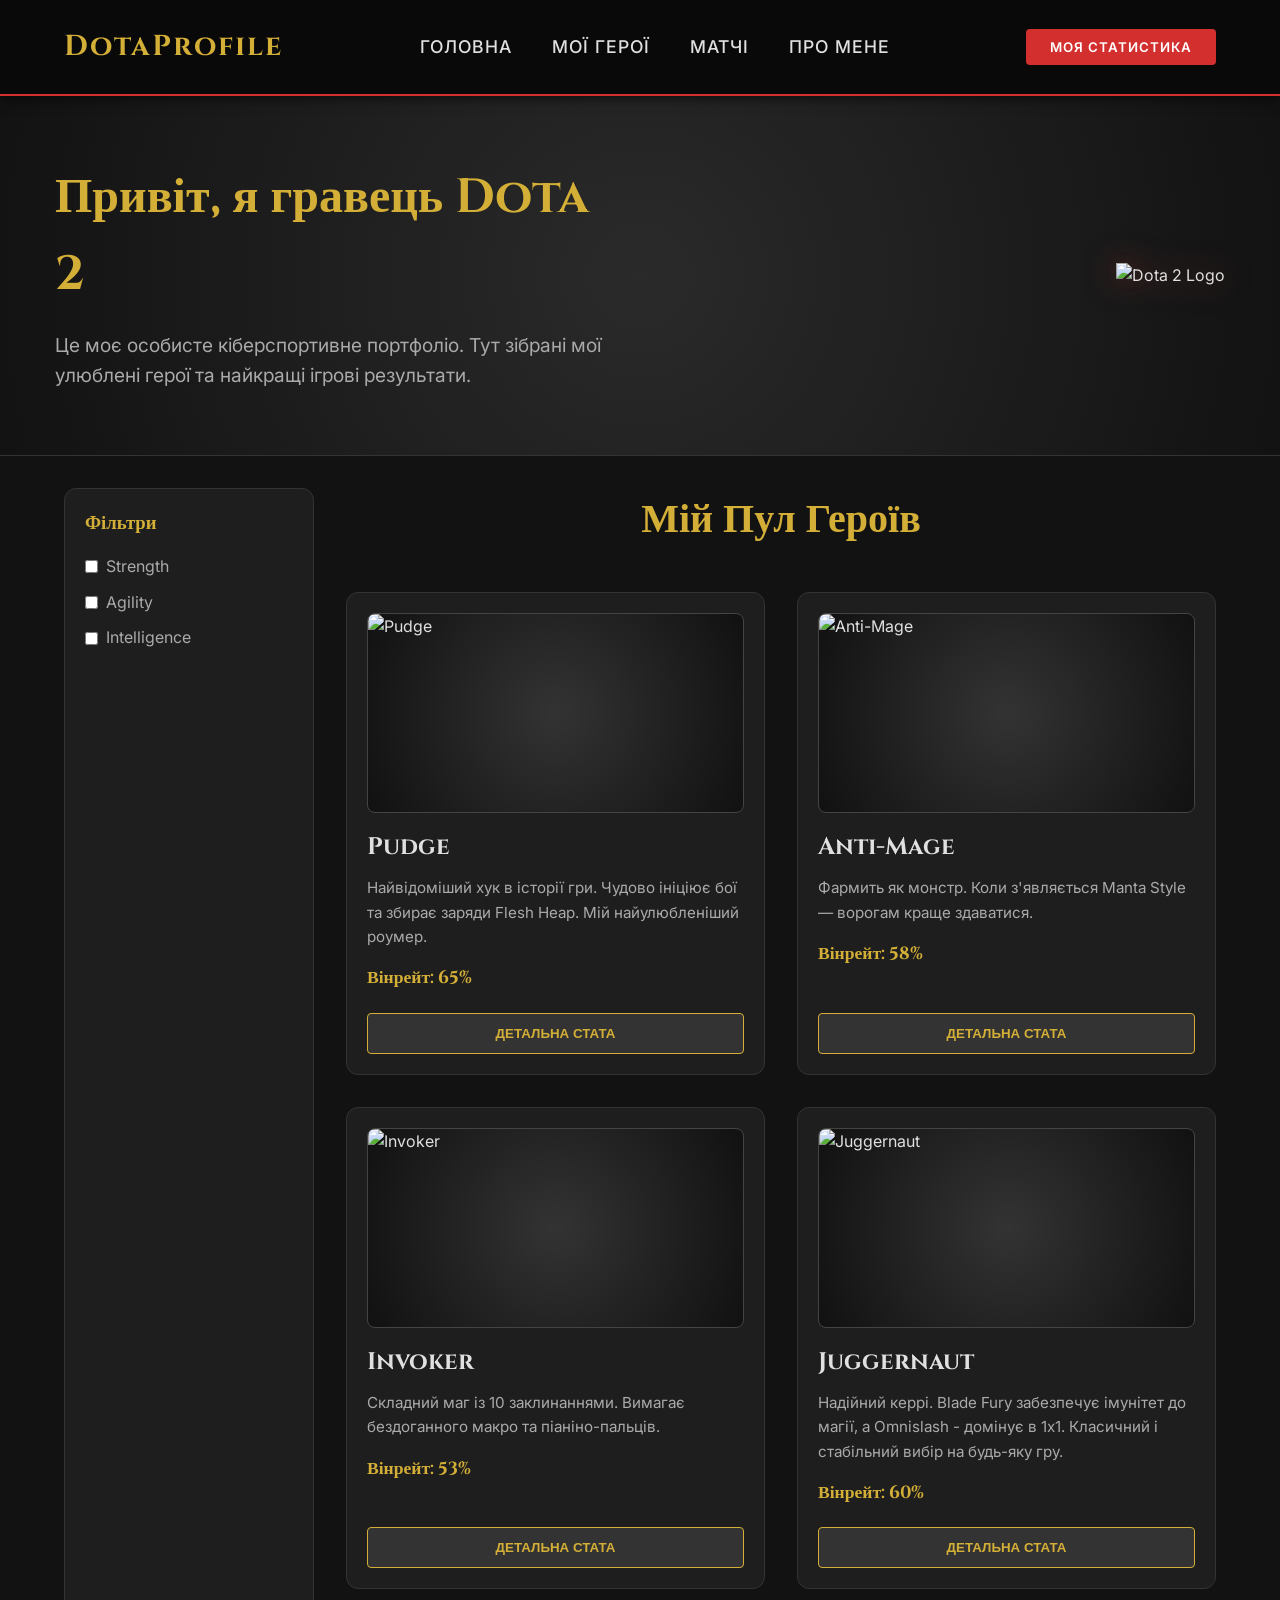
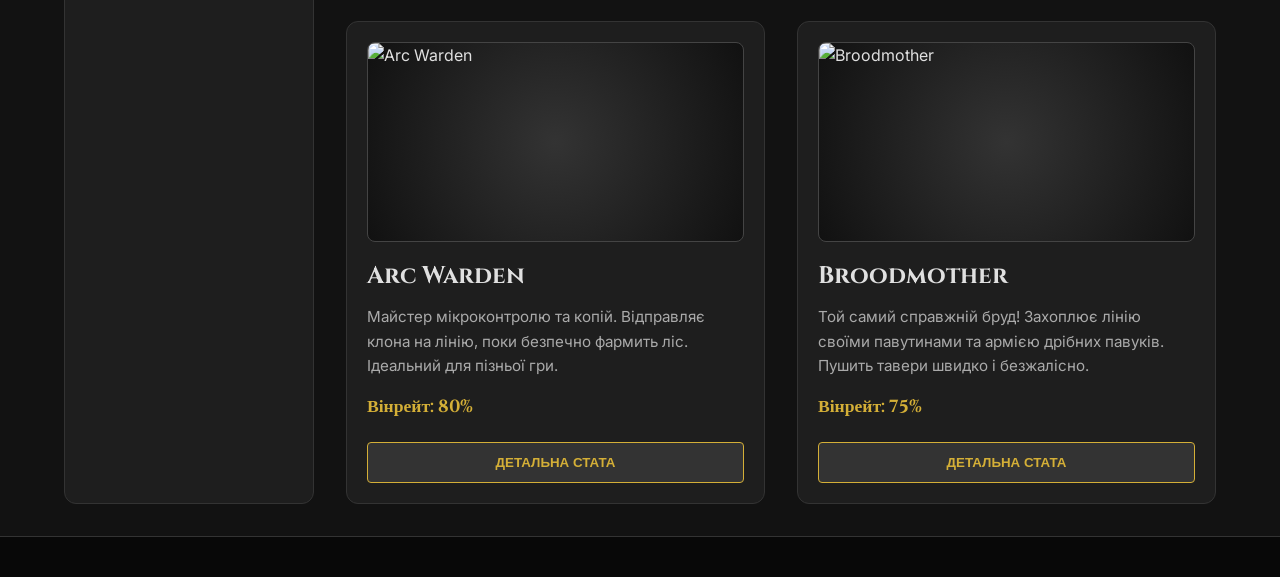
==== commit 7116d678: "Lab 5: Add Arc Warden and Broodmother" ====
--- a/index.html
+++ b/index.html
@@ -87,6 +87,22 @@
             <button class="btn-buy">Детальна стата</button>
           </div>
 
+          <div class="product-card">
+            <img src="https://cdn.cloudflare.steamstatic.com/apps/dota2/images/dota_react/heroes/arc_warden.png" alt="Arc Warden" class="product-img">
+            <h3 class="product-title">Arc Warden</h3>
+            <p class="product-desc">Майстер мікроконтролю та копій. Відправляє клона на лінію, поки безпечно фармить ліс. Ідеальний для пізньої гри.</p>
+            <span class="product-stat">Вінрейт: 80%</span>
+            <button class="btn-buy">Детальна стата</button>
+          </div>
+
+          <div class="product-card">
+            <img src="https://cdn.cloudflare.steamstatic.com/apps/dota2/images/dota_react/heroes/broodmother.png" alt="Broodmother" class="product-img">
+            <h3 class="product-title">Broodmother</h3>
+            <p class="product-desc">Той самий справжній бруд! Захоплює лінію своїми павутинами та армією дрібних павуків. Пушить тавери швидко і безжалісно.</p>
+            <span class="product-stat">Вінрейт: 75%</span>
+            <button class="btn-buy">Детальна стата</button>
+          </div>
+
         </div>
     </section>
   </main>
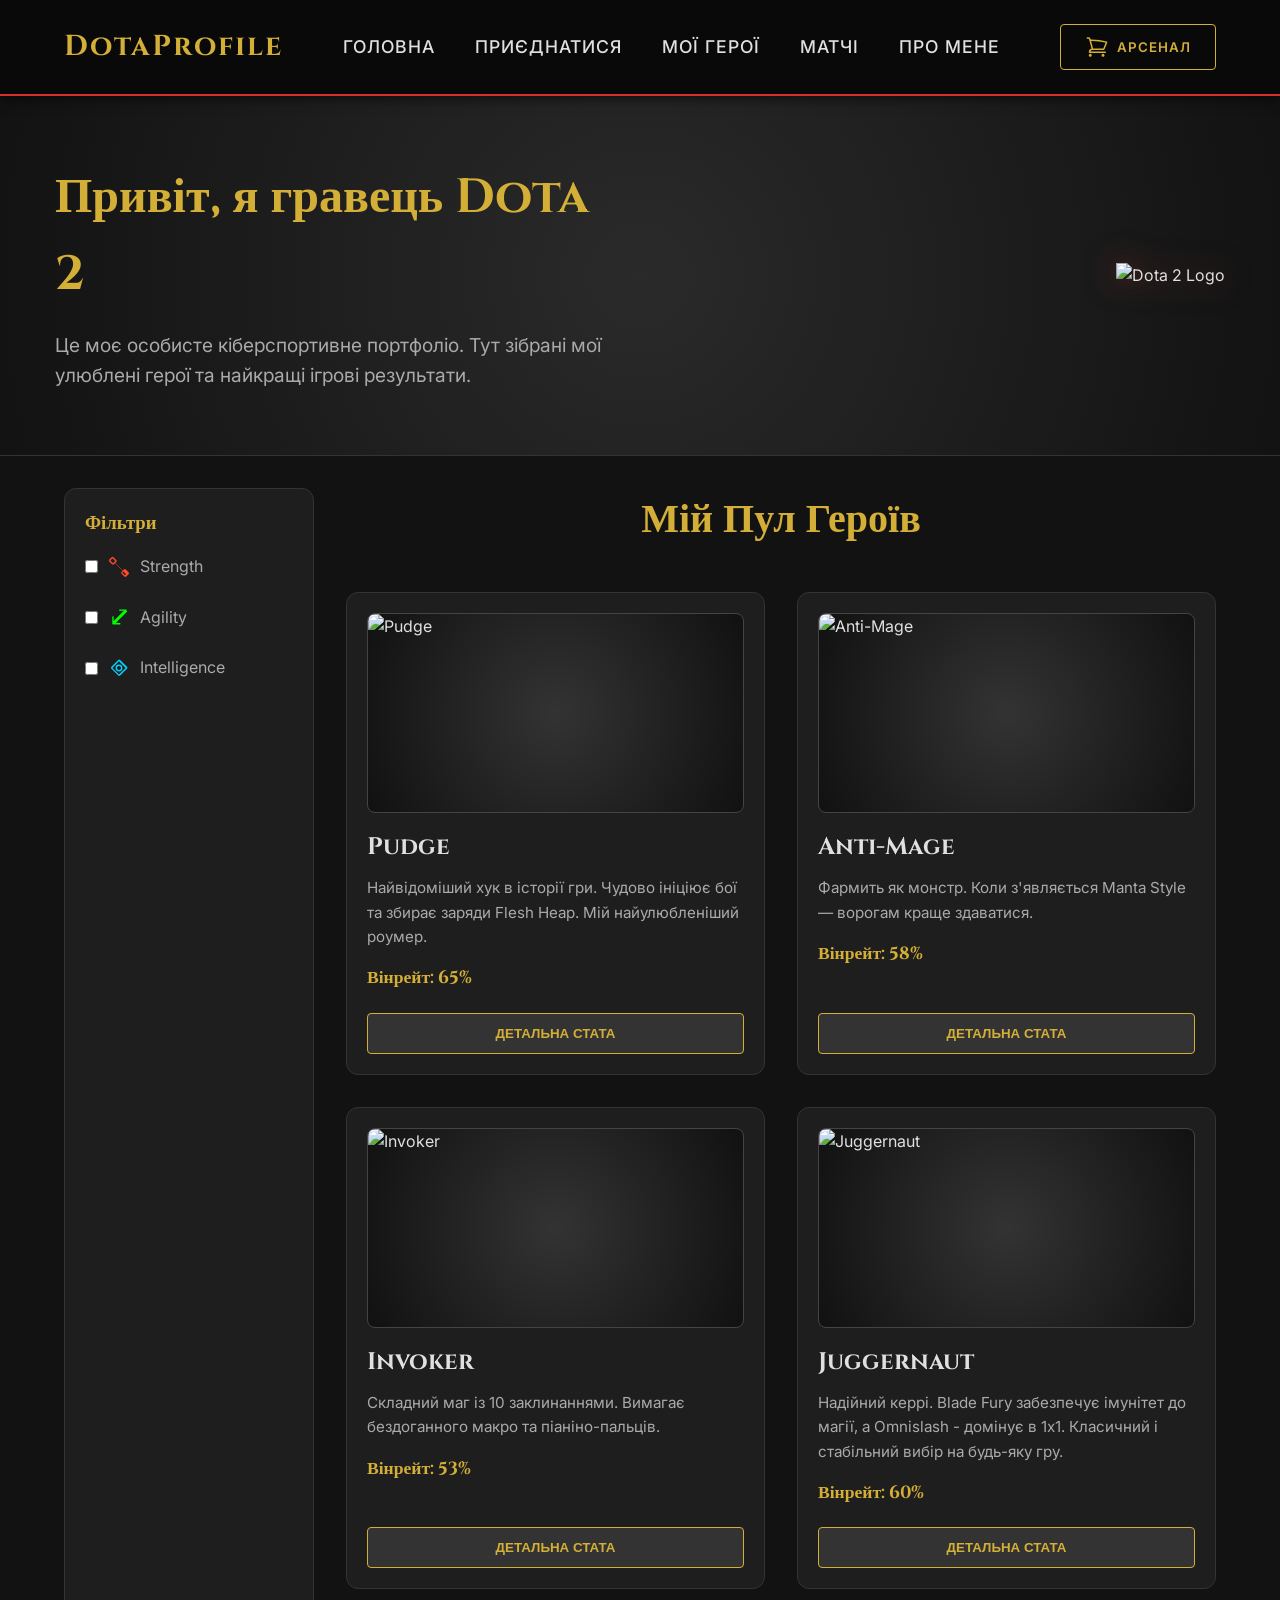
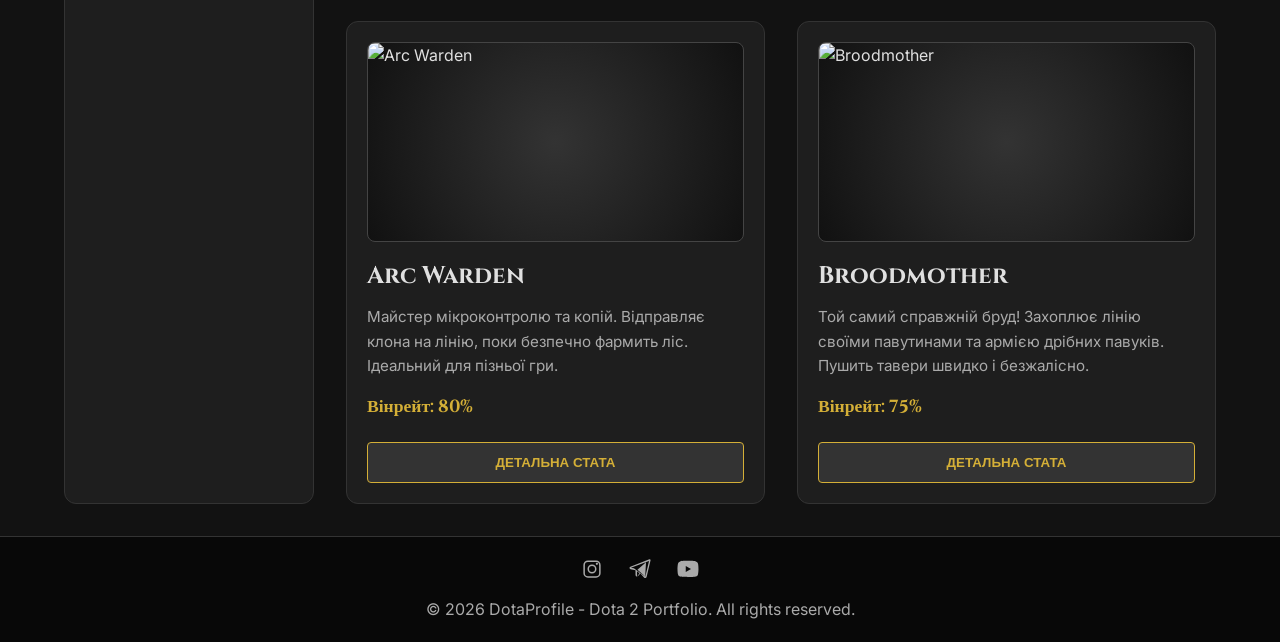
==== commit 2991eea5: "Add inline SVGs and refine mobile responsive view" ====
--- a/index.html
+++ b/index.html
@@ -4,7 +4,7 @@
   <meta charset="UTF-8">
   <meta name="viewport" content="width=device-width, initial-scale=1.0">
   <title>Dota 2 Портфоліо</title>
-  <link rel="stylesheet" href="style.css">
+  <link rel="stylesheet" href="assets/css/style.css">
   <link rel="preconnect" href="https://fonts.googleapis.com">
   <link rel="preconnect" href="https://fonts.gstatic.com" crossorigin>
   <link href="https://fonts.googleapis.com/css2?family=Cinzel:wght@500;700&family=Inter:wght@400;500;600&display=swap" rel="stylesheet">
@@ -14,9 +14,16 @@
   <header class="header">
     <div class="logo">DotaProfile</div>
          
+    <button class="menu-toggle" aria-label="Відкрити меню">
+      <svg xmlns="http://www.w3.org/2000/svg" width="32" height="32" fill="var(--gold)" viewBox="0 0 256 256">
+        <path d="M224,128a8,8,0,0,1-8,8H40a8,8,0,0,1,0-16H216A8,8,0,0,1,224,128ZM40,72H216a8,8,0,0,0,0-16H40a8,8,0,0,0,0,16ZM216,184H40a8,8,0,0,0,0,16H216a8,8,0,0,0,0-16Z"></path>
+      </svg>
+    </button>
+
     <nav class="main-nav">
       <ul class="nav-list">
-        <li><a href="#">Головна</a></li>
+        <li><a href="index.html">Головна</a></li>
+        <li><a href="register.html">Приєднатися</a></li>
         <li><a href="#">Мої Герої</a></li>
         <li><a href="#">Матчі</a></li>
         <li><a href="#">Про мене</a></li>
@@ -24,7 +31,12 @@
     </nav>
   
     <div class="user-actions">
-      <button class="btn btn-primary">Моя статистика</button>
+      <button class="btn btn-cart">
+        <svg xmlns="http://www.w3.org/2000/svg" width="24" height="24" fill="none" viewBox="0 0 24 24" stroke-width="1.5" stroke="currentColor">
+          <path stroke-linecap="round" stroke-linejoin="round" d="M2.25 3h1.386c.51 0 .955.343 1.087.835l.383 1.437M7.5 14.25a3 3 0 00-3 3h15.75m-12.75-3h11.218c1.121-2.3 2.1-4.684 2.924-7.138a60.114 60.114 0 00-16.536-1.84M7.5 14.25L5.106 5.272M6 20.25a.75.75 0 11-1.5 0 .75.75 0 011.5 0zm12.75 0a.75.75 0 11-1.5 0 .75.75 0 011.5 0z" />
+        </svg>
+        <span>Арсенал</span>
+      </button>
     </div>
   </header>
 
@@ -43,10 +55,34 @@
   <main class="page-layout">
     <aside class="sidebar">
       <h3>Фільтри</h3>
-      <ul>
-        <li><input type="checkbox" /> Strength</li>
-        <li><input type="checkbox" /> Agility</li>
-        <li><input type="checkbox" /> Intelligence</li>
+      <ul class="filter-list">
+        <li>
+          <label class="filter-item">
+            <input type="checkbox" />
+            <svg class="filter-icon strength" xmlns="http://www.w3.org/2000/svg" width="18" height="18" fill="currentColor" viewBox="0 0 256 256">
+                <path d="M239.5,190.2l-32.1-32.1a16.1,16.1,0,0,0-22.6,0L170,172.9,81.4,84.3,96.3,69.4a16.1,16.1,0,0,0,0-22.6L64.2,14.7a15.9,15.9,0,0,0-22.6,0L14.7,41.6a15.9,15.9,0,0,0,0,22.6L46.8,96.3a16.1,16.1,0,0,0,22.6,0L84.3,81.4l88.6,88.6-15.2,14.9a16.1,16.1,0,0,0,0,22.6l32.1,32.1a15.9,15.9,0,0,0,22.6,0l27.1-27.1A15.8,15.8,0,0,0,239.5,190.2ZM58.1,85,26,52.9,52.9,26,85,58.1l-14.9,15L58.1,85Zm139.8,139.8-32.1-32.1,12-11.7,32.1,32.1-12,11.7Z"></path>
+            </svg>
+            Strength
+          </label>
+        </li>
+        <li>
+          <label class="filter-item">
+            <input type="checkbox" />
+            <svg class="filter-icon agility" xmlns="http://www.w3.org/2000/svg" width="18" height="18" fill="currentColor" viewBox="0 0 256 256">
+                <path d="M216,40H136a8,8,0,0,0,0,16h48L54.6,185.4a8.1,8.1,0,0,0,0,11.4L185.4,54.6A8.1,8.1,0,0,0,196.8,43.2L66,174V126a8,8,0,0,0-16,0v80a8,8,0,0,0,8,8h80a8,8,0,0,0,0-16H90L221.4,66.6A8.1,8.1,0,0,0,221.4,55.2L196.8,43.2A8,8,0,0,0,216,40Z"></path>
+            </svg>
+            Agility
+          </label>
+        </li>
+        <li>
+          <label class="filter-item">
+            <input type="checkbox" />
+            <svg class="filter-icon intelligence" xmlns="http://www.w3.org/2000/svg" width="18" height="18" fill="currentColor" viewBox="0 0 256 256">
+                <path d="M221,114.3,141.7,35a15.8,15.8,0,0,0-22.6,0L39.8,114.3a15.8,15.8,0,0,0,0,22.6l79.3,79.3a15.8,15.8,0,0,0,22.6,0l79.3-79.3a15.8,15.8,0,0,0,0-22.6ZM128,204.7,51.1,127.8,128,50.9l76.9,76.9-76.9,76.9ZM128,88a40,40,0,1,0,40,40A40,40,0,0,0,128,88Zm0,64a24,24,0,1,1,24-24A24,24,0,0,1,128,152Z"></path>
+            </svg>
+            Intelligence
+          </label>
+        </li>
       </ul>
     </aside>
 
@@ -109,8 +145,33 @@
 
   <footer class="footer">
     <div class="container text-center">
+      <ul class="social-links">
+        <li>
+          <a href="#" aria-label="Instagram">
+            <svg xmlns="http://www.w3.org/2000/svg" width="24" height="24" fill="currentColor" viewBox="0 0 256 256">
+              <path d="M128,80a48,48,0,1,0,48,48A48.05,48.05,0,0,0,128,80Zm0,80a32,32,0,1,1,32-32A32.04,32.04,0,0,1,128,160ZM172,36H84A48.05,48.05,0,0,0,36,84v88a48.05,48.05,0,0,0,48,48h88a48.05,48.05,0,0,0,48-48V84A48.05,48.05,0,0,0,172,36Zm32,136a32.04,32.04,0,0,1-32,32H84a32.04,32.04,0,0,1-32-32V84A32.04,32.04,0,0,1,84,52h88a32.04,32.04,0,0,1,32,32ZM192,72a12,12,0,1,1-12-12A12,12,0,0,1,192,72Z"></path>
+            </svg>
+          </a>
+        </li>
+        <li>
+          <a href="#" aria-label="Telegram">
+            <svg xmlns="http://www.w3.org/2000/svg" width="24" height="24" fill="currentColor" viewBox="0 0 256 256">
+              <path d="M236.88,26.19a9,9,0,0,0-9.16-1.57L25.06,103.93a14.22,14.22,0,0,0,2.43,27.21L80,141.45V192a15.92,15.92,0,0,0,10,14.83,15.91,15.91,0,0,0,17.51-3.73l25.32-26.26L173,220a15.88,15.88,0,0,0,10.51,4,16.3,16.3,0,0,0,5-.79,15.85,15.85,0,0,0,10.67-11.63L240.77,35.11A9,9,0,0,0,236.88,26.19ZM183.53,208,100.85,135.5,192,56.65Zm-87,2.22V151.49l25.13,22ZM224.23,42.85,185.07,208.2l-3.32-.27L63,121.29l-31.54-7.2Z"></path>
+            </svg>
+          </a>
+        </li>
+        <li>
+          <a href="#" aria-label="YouTube">
+            <svg xmlns="http://www.w3.org/2000/svg" width="24" height="24" fill="currentColor" viewBox="0 0 256 256">
+              <path d="M234.4,69.58a32.39,32.39,0,0,0-22.78-22.9C191.5,41.25,128,41.25,128,41.25s-63.5,0-83.62,5.43a32.39,32.39,0,0,0-22.78,22.9C16.17,89.7,16,128,16,128s.17,38.3,5.6,58.42a32.39,32.39,0,0,0,22.78,22.9c20.12,5.43,83.62,5.43,83.62,5.43s63.5,0,83.62-5.43a32.39,32.39,0,0,0,22.78-22.9C239.83,166.3,240,128,240,128S239.83,89.7,234.4,69.58ZM104,160V96l56,32Z"></path>
+            </svg>
+          </a>
+        </li>
+      </ul>
+      <p>&copy; 2026 DotaProfile - Dota 2 Portfolio. All rights reserved.</p>
     </div>
   </footer>
 
+  <script src="assets/js/main.js"></script>
 </body>
 </html>
--- a/assets/css/style.css
+++ b/assets/css/style.css
@@ -0,0 +1,426 @@
+:root {
+  --bg-dark: #121212;
+  --bg-card: #1e1e1e;
+  --text-primary: #e0e0e0;
+  --text-secondary: #aaaaaa;
+  --accent-color: #d32f2f;
+  --accent-hover: #b71c1c;
+  --gold: #d4af37;
+}
+
+* {
+  box-sizing: border-box;
+  margin: 0;
+  padding: 0;
+}
+
+body {
+  font-family: 'Inter', sans-serif;
+  background-color: var(--bg-dark);
+  color: var(--text-primary);
+  line-height: 1.6;
+}
+
+h1,
+h2,
+h3,
+.logo {
+  font-family: 'Cinzel', serif;
+  color: var(--text-primary);
+}
+
+a {
+  text-decoration: none;
+  color: inherit;
+}
+
+.container {
+  max-width: 1200px;
+  margin: 0 auto;
+  padding: 0 15px;
+}
+
+.header {
+  display: flex;
+  justify-content: space-between;
+  align-items: center;
+  padding: 1.5rem 5%;
+  background-color: rgba(10, 10, 10, 0.95);
+  border-bottom: 2px solid var(--accent-color);
+  box-shadow: 0 4px 10px rgba(0, 0, 0, 0.5);
+  position: sticky;
+  top: 0;
+  z-index: 100;
+}
+
+.logo {
+  font-size: 1.8rem;
+  font-weight: 700;
+  color: var(--gold);
+  letter-spacing: 2px;
+}
+
+.main-nav ul {
+  display: flex;
+  gap: 2.5rem;
+  list-style: none;
+}
+
+.main-nav a {
+  font-weight: 500;
+  font-size: 1.1rem;
+  text-transform: uppercase;
+  letter-spacing: 1px;
+  transition: color 0.3s;
+}
+
+.main-nav a:hover {
+  color: var(--accent-color);
+}
+
+.btn {
+  padding: 0.6rem 1.5rem;
+  border: none;
+  border-radius: 4px;
+  cursor: pointer;
+  font-weight: 600;
+  font-family: 'Inter', sans-serif;
+  transition: all 0.3s;
+  text-transform: uppercase;
+  letter-spacing: 1px;
+}
+
+.btn-primary {
+  background-color: var(--accent-color);
+  color: white;
+}
+
+.btn-primary:hover {
+  background-color: var(--accent-hover);
+  box-shadow: 0 0 10px var(--accent-color);
+}
+
+.btn-cart {
+  display: flex;
+  align-items: center;
+  gap: 0.5rem;
+  background-color: transparent;
+  color: var(--gold);
+  border: 1px solid var(--gold);
+}
+
+.btn-cart:hover {
+  background-color: var(--gold);
+  color: var(--bg-dark);
+}
+
+.menu-toggle {
+  display: none;
+  background: none;
+  border: none;
+  cursor: pointer;
+  color: var(--gold);
+  transition: color 0.3s;
+}
+
+.menu-toggle:hover {
+  color: var(--accent-color);
+  filter: drop-shadow(0 0 5px var(--gold));
+}
+
+.hero-section {
+  padding: 4rem 0;
+  background: radial-gradient(circle at center, #2a2a2a 0%, #121212 100%);
+  border-bottom: 1px solid #333;
+}
+
+.hero-container {
+  display: flex;
+  align-items: center;
+  justify-content: space-between;
+  gap: 2rem;
+}
+
+.hero-text {
+  flex: 1;
+}
+
+.hero-text h1 {
+  font-size: 3rem;
+  color: var(--gold);
+  margin-bottom: 1rem;
+}
+
+.hero-text p {
+  font-size: 1.2rem;
+  color: var(--text-secondary);
+}
+
+.hero-image {
+  flex: 1;
+  text-align: right;
+}
+
+.hero-image img {
+  max-width: 300px;
+  filter: drop-shadow(0 0 15px rgba(211, 47, 47, 0.5));
+}
+
+.page-layout {
+  display: grid;
+  grid-template-columns: 250px 1fr;
+  gap: 2rem;
+  padding: 2rem 5%;
+}
+
+.sidebar {
+  background-color: var(--bg-card);
+  padding: 20px;
+  border-radius: 12px;
+  border: 1px solid #333;
+}
+
+.sidebar h3 {
+  color: var(--gold);
+  margin-bottom: 15px;
+}
+
+.sidebar ul {
+  list-style: none;
+}
+
+.sidebar li {
+  margin-bottom: 10px;
+  color: var(--text-secondary);
+  display: flex;
+  align-items: center;
+  gap: 8px;
+  cursor: pointer;
+}
+
+.filter-list {
+  list-style: none;
+}
+
+.filter-item {
+  display: flex;
+  align-items: center;
+  gap: 10px;
+  margin-bottom: 15px;
+  color: var(--text-secondary);
+  transition: color 0.3s;
+}
+
+.filter-item:hover {
+  color: var(--gold);
+}
+
+.filter-icon {
+  width: 22px;
+  height: 22px;
+  flex-shrink: 0;
+}
+
+.filter-icon.strength { color: #ff4b2b; }
+.filter-icon.agility { color: #00ff00; }
+.filter-icon.intelligence { color: #00d2ff; }
+
+.section-title {
+  text-align: center;
+  margin-bottom: 40px;
+  font-size: 2.5rem;
+  color: var(--gold);
+}
+
+.products-grid {
+  display: grid;
+  grid-template-columns: repeat(auto-fill, minmax(280px, 1fr));
+  gap: 2rem;
+}
+
+.product-card {
+  display: flex;
+  flex-direction: column;
+  background-color: var(--bg-card);
+  border: 1px solid #333;
+  padding: 20px;
+  border-radius: 12px;
+  transition: transform 0.3s, box-shadow 0.3s, border-color 0.3s;
+}
+
+.product-card:hover {
+  transform: translateY(-10px);
+  box-shadow: 0 10px 20px rgba(0, 0, 0, 0.5);
+  border-color: var(--gold);
+}
+
+.product-img {
+  width: 100%;
+  height: 200px;
+  object-fit: cover;
+  border-radius: 8px;
+  margin-bottom: 15px;
+  border: 1px solid #444;
+  background: radial-gradient(circle, #333, #111);
+}
+
+.product-title {
+  font-size: 1.5rem;
+  margin-bottom: 10px;
+  color: var(--text-primary);
+}
+
+.product-desc {
+  font-size: 0.95rem;
+  color: var(--text-secondary);
+  margin-bottom: 15px;
+}
+
+.product-stat {
+  font-size: 1.1rem;
+  font-weight: 700;
+  margin-bottom: 20px;
+  color: var(--gold);
+  font-family: 'Cinzel', serif;
+}
+
+.product-card .btn-buy {
+  margin-top: auto;
+  padding: 12px;
+  background-color: #333;
+  color: var(--gold);
+  border: 1px solid var(--gold);
+  border-radius: 4px;
+  cursor: pointer;
+  font-weight: bold;
+  text-transform: uppercase;
+  transition: all 0.3s;
+  width: 100%;
+}
+
+.product-card .btn-buy:hover {
+  background-color: var(--gold);
+  color: var(--bg-dark);
+}
+
+.footer {
+  background-color: #080808;
+  padding: 20px;
+  border-top: 1px solid #333;
+}
+
+.text-center {
+  text-align: center;
+  color: var(--text-secondary);
+}
+
+.social-links {
+  display: flex;
+  justify-content: center;
+  align-items: center;
+  gap: 1.5rem;
+  list-style: none;
+  margin-bottom: 1rem;
+  padding: 0;
+}
+
+.social-links a svg {
+  fill: var(--text-secondary);
+  transition: all 0.3s;
+}
+
+.social-links a:hover svg {
+  fill: var(--gold);
+  transform: translateY(-3px);
+}
+
+.social-links svg {
+  display: block;
+}
+
+@media screen and (max-width: 768px) {
+  .header {
+    padding: 1rem 5%;
+  }
+
+  .menu-toggle {
+    display: block;
+  }
+
+  .main-nav ul {
+    display: none;
+  }
+
+  .main-nav.active ul {
+    display: flex;
+    flex-direction: column;
+    position: absolute;
+    top: 100%;
+    left: 0;
+    width: 100%;
+    background: rgba(10, 10, 10, 0.98);
+    padding: 20px;
+    border-bottom: 2px solid var(--accent-color);
+    gap: 1.5rem;
+    box-shadow: 0 10px 20px rgba(0,0,0,0.5);
+  }
+
+  .hero-section {
+    padding: 2rem 0;
+  }
+
+  .hero-container {
+    flex-direction: column-reverse;
+    text-align: center;
+  }
+
+  .hero-text h1 {
+    font-size: 2rem;
+  }
+
+  .hero-text p {
+    font-size: 1rem;
+  }
+
+  .hero-image img {
+    max-width: 200px;
+  }
+
+  .page-layout {
+    grid-template-columns: 1fr;
+    padding: 1rem;
+    gap: 1.5rem;
+  }
+
+  .section-title {
+    font-size: 1.8rem;
+    margin-bottom: 25px;
+  }
+
+  .products-grid {
+    grid-template-columns: 1fr;
+  }
+
+  h2 {
+    font-size: 1.5rem;
+  }
+}
+
+@media screen and (max-width: 480px) {
+  .header {
+    padding: 0.8rem 1rem;
+  }
+
+  .logo {
+    font-size: 1.4rem;
+  }
+
+  .btn-cart span {
+    display: none;
+  }
+  
+  .btn-cart {
+    padding: 0.5rem;
+  }
+}
+
